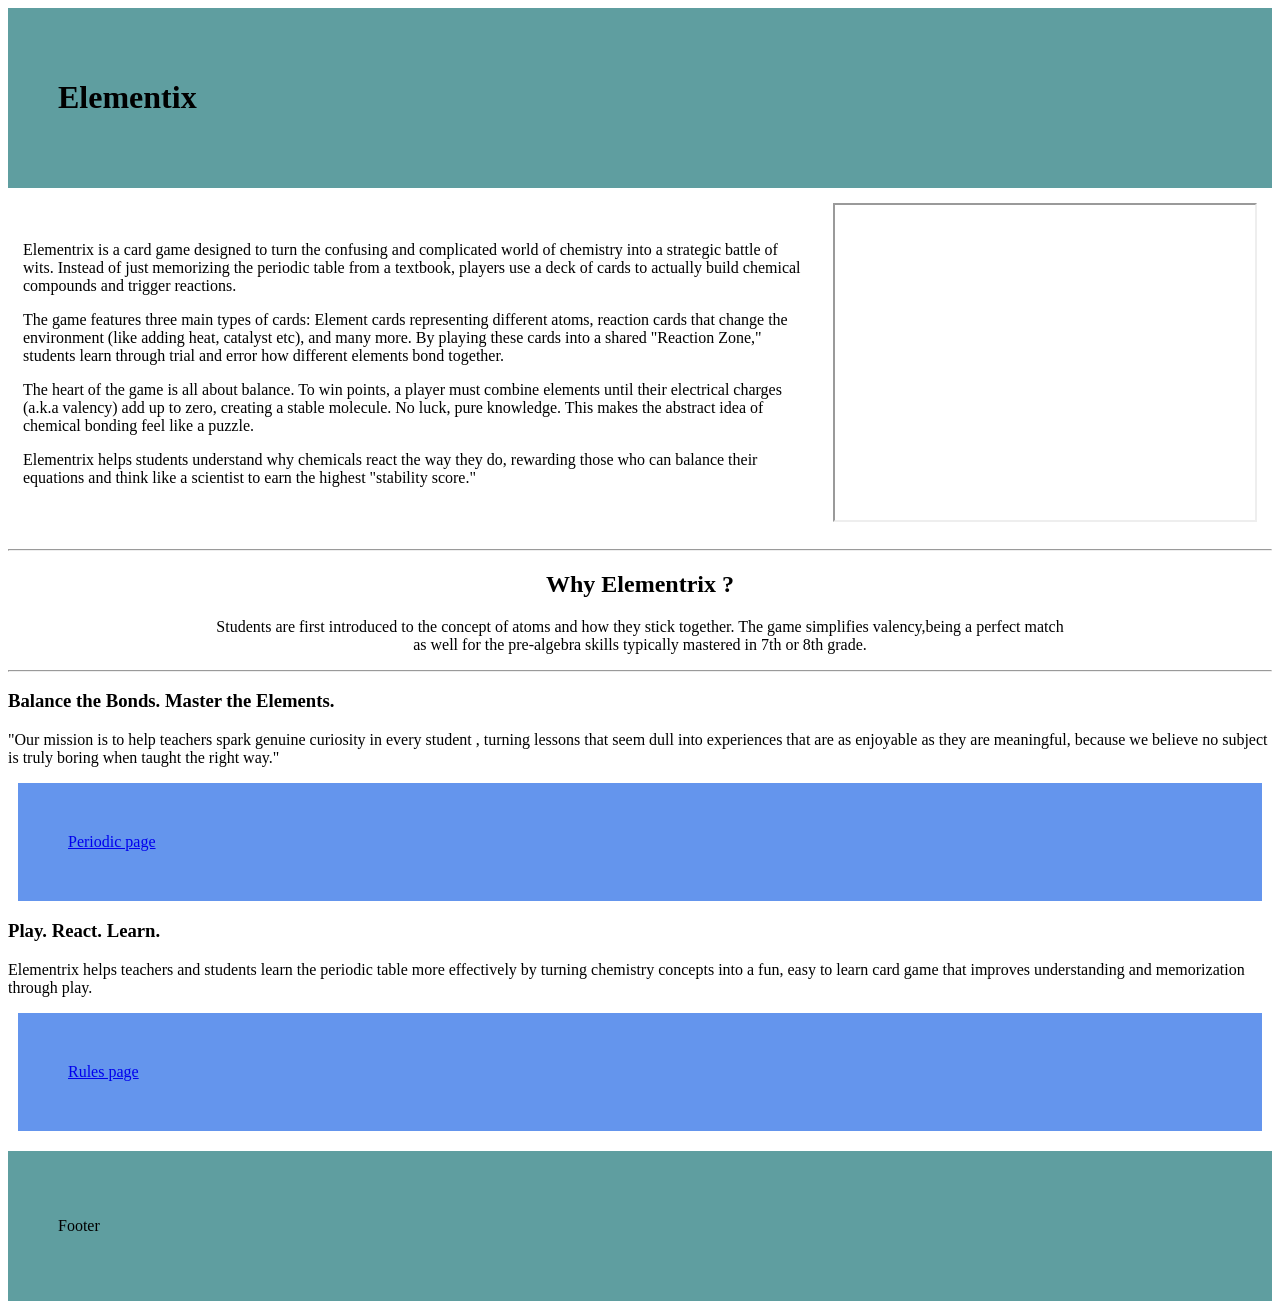
==== index.html @ fb00b06a "Basic Structure" ====
<!doctype html>
<html lang="en">
    <head>
        <meta charset="UTF-8" />
        <title>Elementrix</title>
        <link rel="stylesheet" href="index.css" />
    </head>
    <body>
        <header>
            <h1>Elementix</h1>
        </header>

        <!-- Presentation -->

        <div class="first">
            <section class="Text">
                <p>
                    Elementrix is a card game designed to turn the confusing and complicated world of chemistry into a
                    strategic battle of wits. Instead of just memorizing the periodic table from a textbook, players use
                    a deck of cards to actually build chemical compounds and trigger reactions.
                </p>

                <p>
                    The game features three main types of cards: Element cards representing different atoms, reaction
                    cards that change the environment (like adding heat, catalyst etc), and many more. By playing these
                    cards into a shared "Reaction Zone," students learn through trial and error how different elements
                    bond together.
                </p>

                <p>
                    The heart of the game is all about balance. To win points, a player must combine elements until
                    their electrical charges (a.k.a valency) add up to zero, creating a stable molecule. No luck, pure
                    knowledge. This makes the abstract idea of chemical bonding feel like a puzzle.
                </p>

                <p>
                    Elementrix helps students understand why chemicals react the way they do, rewarding those who can
                    balance their equations and think like a scientist to earn the highest "stability score."
                </p>
            </section>

            <section class="video">
                <iframe
                    title="demo presentation"
                    width="420"
                    height="315"
                    src="https://www.youtube.com/embed/AjWfY7SnMBI?playlist=AjWfY7SnMBI&loop=1&autoplay=1&mute=1">
                </iframe>
            </section>
        </div>

        <hr />

        <div class="second">
            <h2>Why Elementrix ?</h2>

            <p>
                Students are first introduced to the concept of atoms and how they stick together. The game simplifies
                valency,being a perfect match as well for the pre-algebra skills typically mastered in 7th or 8th grade.
            </p>
        </div>

        <hr />

        <h3>Balance the Bonds. Master the Elements.</h3>

        <!-- mission statement -->
        <p>
            "Our mission is to help teachers spark genuine curiosity in every student , turning lessons that seem dull
            into experiences that are as enjoyable as they are meaningful, because we believe no subject is truly boring
            when taught the right way."
        </p>

        <!-- Periodic page link -->

        <section class="link">
            <a href="Perdiodic_page.html">Periodic page</a>
        </section>

        <h3>Play. React. Learn.</h3>

        <!-- value proposition -->

        <p>
            Elementrix helps teachers and students learn the periodic table more effectively by turning chemistry
            concepts into a fun, easy to learn card game that improves understanding and memorization through play.
        </p>

        <!-- Rules page link -->
        <section class="link">
            <a
                href="https://raw.githubusercontent.com/saad-radouane/rules/91dd9d0f0ce6cebc691850deb32a2edc5c97f079/FINAL_RULE_MANUAL%20(10).docx"
                download>
                Rules page
            </a>
        </section>

        <!-- link to social media post -->

        <footer>
            <p>Footer</p>
        </footer>
    </body>
</html>
---- index.css ----
header,
footer {
    padding: 50px;
    background-color: cadetblue;
}

footer {
    margin-top: 20px;
}

.link {
    padding: 50px;
    background-color: cornflowerblue;
    margin: 10px;
}

.first {
    display: flex;
    justify-content: center;
    flex-direction: row;
    align-content: center;
    align-items: center;
}

.first section {
    margin: 15px;
}

.second {
    text-align: center;
    margin-left: 200px;
    margin-right: 200px;
}
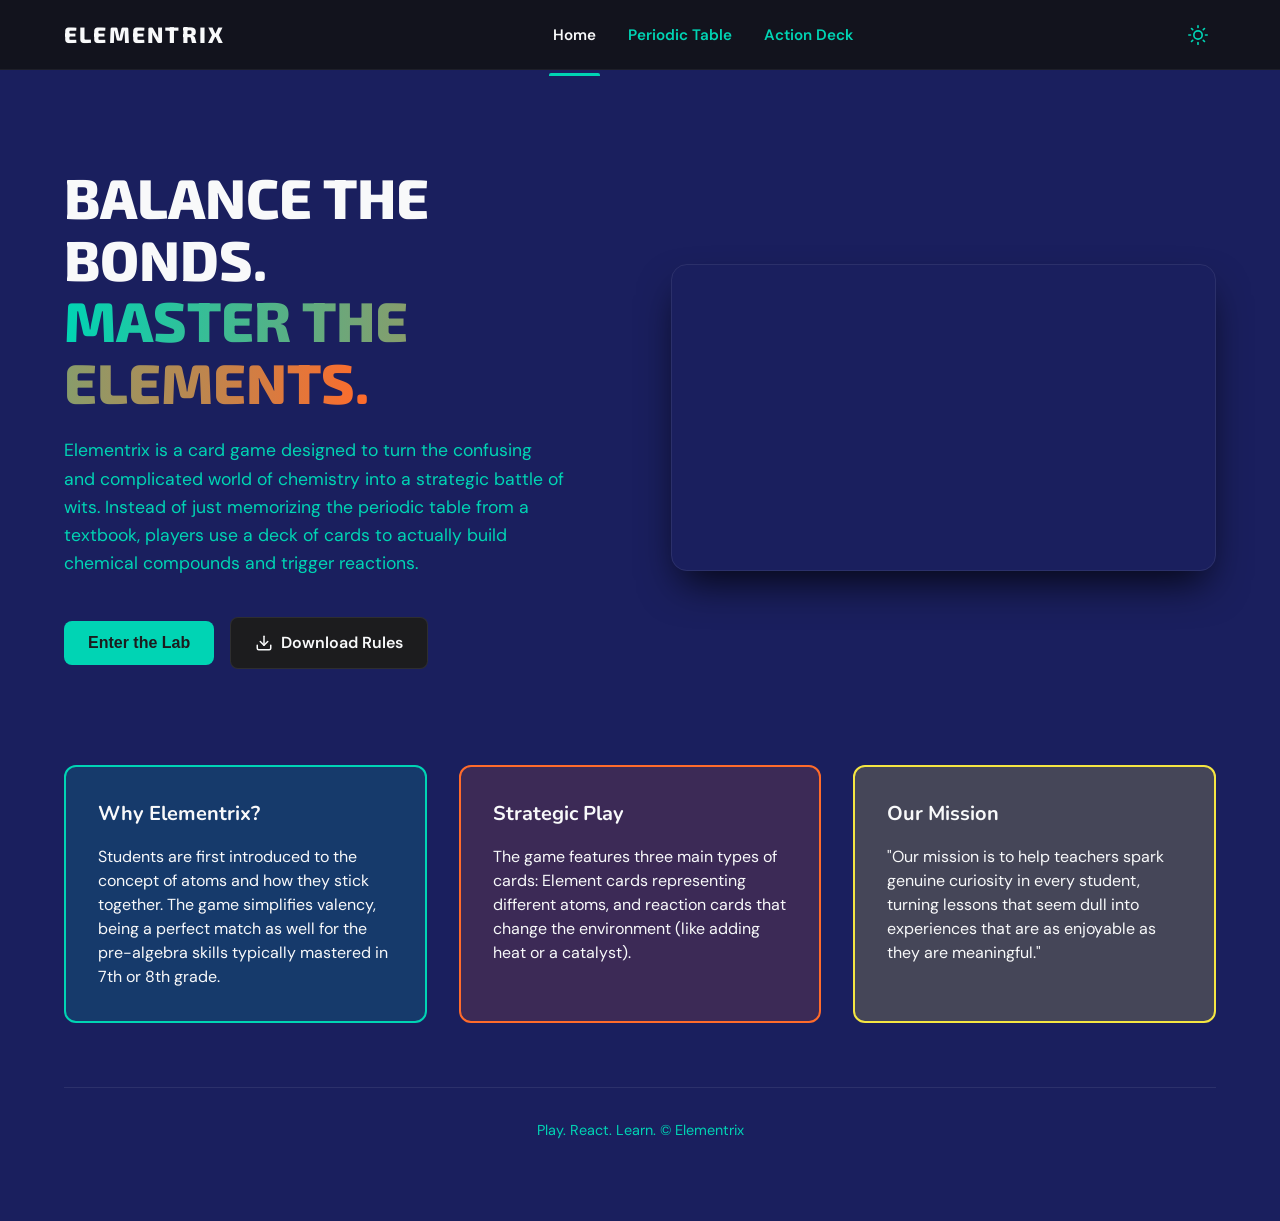
==== commit 53025caf: "website pages and styling" ====
--- a/index.html
+++ b/index.html
@@ -1,104 +1,196 @@
-<!doctype html>
-<html lang="en">
-    <head>
-        <meta charset="UTF-8" />
-        <title>Elementrix</title>
-        <link rel="stylesheet" href="index.css" />
-    </head>
-    <body>
-        <header>
-            <h1>Elementix</h1>
-        </header>
+<!DOCTYPE html>
+<html lang="en" data-theme="dark">
+<head>
+    <meta charset="UTF-8">
+    <meta name="viewport" content="width=device-width, initial-scale=1.0">
+    <title>Elementrix Companion</title>
+    <link href="https://fonts.googleapis.com/css2?family=DM+Sans:wght@400;500;600;700&family=Exo+2:wght@700;800&family=Nunito:wght@600;700;800&display=swap" rel="stylesheet">
+    <link rel="stylesheet" href="styles.css">
+</head>
+<body>
 
-        <!-- Presentation -->
+    <!-- GLOBAL NAVBAR -->
+    <nav id="main-nav" class="global-navbar">
+        <div class="nav-content">
+            <div class="logo">
+                <h1>ELEMENTRIX</h1>
+            </div>
+            
+            <div class="nav-links">
+                <!-- Using hash routing for tabs -->
+                <button class="nav-tab active-tab" data-target="view-home">Home</button>
+                <button class="nav-tab" data-target="view-table">Periodic Table</button>
+                <button class="nav-tab" data-target="view-deck">Action Deck</button>
+            </div>
 
-        <div class="first">
-            <section class="Text">
-                <p>
-                    Elementrix is a card game designed to turn the confusing and complicated world of chemistry into a
-                    strategic battle of wits. Instead of just memorizing the periodic table from a textbook, players use
-                    a deck of cards to actually build chemical compounds and trigger reactions.
-                </p>
+            <button class="btn-theme-toggle" id="theme-toggle" aria-label="Toggle Theme">
+                <svg class="icon-sun" xmlns="http://www.w3.org/2000/svg" width="20" height="20" viewBox="0 0 24 24" fill="none" stroke="currentColor" stroke-width="2" stroke-linecap="round" stroke-linejoin="round" style="display:none;"><circle cx="12" cy="12" r="5"/><path d="M12 1v2M12 21v2M4.22 4.22l1.42 1.42M18.36 18.36l1.42 1.42M1 12h2M21 12h2M4.22 19.78l1.42-1.42M18.36 5.64l1.42-1.42"/></svg>
+                <svg class="icon-moon" xmlns="http://www.w3.org/2000/svg" width="20" height="20" viewBox="0 0 24 24" fill="none" stroke="currentColor" stroke-width="2" stroke-linecap="round" stroke-linejoin="round"><path d="M21 12.79A9 9 0 1 1 11.21 3 7 7 0 0 0 21 12.79z"/></svg>
+            </button>
+        </div>
+    </nav>
 
-                <p>
-                    The game features three main types of cards: Element cards representing different atoms, reaction
-                    cards that change the environment (like adding heat, catalyst etc), and many more. By playing these
-                    cards into a shared "Reaction Zone," students learn through trial and error how different elements
-                    bond together.
-                </p>
+    <!-- CONTENT WRAPPER -->
+    <main id="app-content">
 
-                <p>
-                    The heart of the game is all about balance. To win points, a player must combine elements until
-                    their electrical charges (a.k.a valency) add up to zero, creating a stable molecule. No luck, pure
-                    knowledge. This makes the abstract idea of chemical bonding feel like a puzzle.
-                </p>
+        <!-- VIEW 0: HOME -->
+        <section id="view-home" class="view-panel active-panel">
+            <div class="home-hero">
+                <div class="hero-content">
+                    <h2 class="hero-title">Balance the Bonds.<br/><span class="text-gradient">Master the Elements.</span></h2>
+                    <p class="hero-desc">
+                        Elementrix is a card game designed to turn the confusing and complicated world of chemistry into a
+                        strategic battle of wits. Instead of just memorizing the periodic table from a textbook, players use
+                        a deck of cards to actually build chemical compounds and trigger reactions.
+                    </p>
+                    <div class="hero-actions">
+                        <button class="btn-primary" onclick="document.querySelector('[data-target=\'view-table\']').click()">Enter the Lab</button>
+                        <a class="btn-secondary" href="https://raw.githubusercontent.com/saad-radouane/rules/91dd9d0f0ce6cebc691850deb32a2edc5c97f079/FINAL_RULE_MANUAL%20(10).docx" download>
+                            <svg width="18" height="18" viewBox="0 0 24 24" fill="none" stroke="currentColor" stroke-width="2" stroke-linecap="round" stroke-linejoin="round"><path d="M21 15v4a2 2 0 0 1-2 2H5a2 2 0 0 1-2-2v-4"></path><polyline points="7 10 12 15 17 10"></polyline><line x1="12" y1="15" x2="12" y2="3"></line></svg>
+                            Download Rules
+                        </a>
+                    </div>
+                </div>
+                <div class="hero-video-wrapper">
+                    <iframe
+                        class="hero-video"
+                        title="demo presentation"
+                        src="https://www.youtube.com/embed/AjWfY7SnMBI?playlist=AjWfY7SnMBI&loop=1&autoplay=1&mute=1">
+                    </iframe>
+                </div>
+            </div>
 
-                <p>
-                    Elementrix helps students understand why chemicals react the way they do, rewarding those who can
-                    balance their equations and think like a scientist to earn the highest "stability score."
-                </p>
-            </section>
-
-            <section class="video">
-                <iframe
-                    title="demo presentation"
-                    width="420"
-                    height="315"
-                    src="https://www.youtube.com/embed/AjWfY7SnMBI?playlist=AjWfY7SnMBI&loop=1&autoplay=1&mute=1">
-                </iframe>
-            </section>
-        </div>
-
-        <hr />
-
-        <div class="second">
-            <h2>Why Elementrix ?</h2>
-
-            <p>
-                Students are first introduced to the concept of atoms and how they stick together. The game simplifies
-                valency,being a perfect match as well for the pre-algebra skills typically mastered in 7th or 8th grade.
-            </p>
-        </div>
-
-        <hr />
-
-        <h3>Balance the Bonds. Master the Elements.</h3>
-
-        <!-- mission statement -->
-        <p>
-            "Our mission is to help teachers spark genuine curiosity in every student , turning lessons that seem dull
-            into experiences that are as enjoyable as they are meaningful, because we believe no subject is truly boring
-            when taught the right way."
-        </p>
-
-        <!-- Periodic page link -->
-
-        <section class="link">
-            <a href="Perdiodic_page.html">Periodic page</a>
+            <div class="info-grid">
+                <div class="info-card">
+                    <h3>Why Elementrix?</h3>
+                    <p>Students are first introduced to the concept of atoms and how they stick together. The game simplifies valency, being a perfect match as well for the pre-algebra skills typically mastered in 7th or 8th grade.</p>
+                </div>
+                <div class="info-card">
+                    <h3>Strategic Play</h3>
+                    <p>The game features three main types of cards: Element cards representing different atoms, and reaction cards that change the environment (like adding heat or a catalyst).</p>
+                </div>
+                <div class="info-card">
+                    <h3>Our Mission</h3>
+                    <p>"Our mission is to help teachers spark genuine curiosity in every student, turning lessons that seem dull into experiences that are as enjoyable as they are meaningful."</p>
+                </div>
+            </div>
+        </section>
+        
+        <!-- VIEW 1: Periodic Table -->
+        <section id="view-table" class="view-panel">
+            <div class="deck-header">
+                <div>
+                    <h2 class="view-title">PERIODIC TABLE</h2>
+                    <p class="view-subtitle">Select an element to view its properties.</p>
+                </div>
+            </div>
+            <div class="periodic-grid-container">
+                <div id="periodic-table" class="periodic-table">
+                    <!-- Javascript will render grid here -->
+                </div>
+            </div>
         </section>
 
-        <h3>Play. React. Learn.</h3>
-
-        <!-- value proposition -->
-
-        <p>
-            Elementrix helps teachers and students learn the periodic table more effectively by turning chemistry
-            concepts into a fun, easy to learn card game that improves understanding and memorization through play.
-        </p>
-
-        <!-- Rules page link -->
-        <section class="link">
-            <a
-                href="https://raw.githubusercontent.com/saad-radouane/rules/91dd9d0f0ce6cebc691850deb32a2edc5c97f079/FINAL_RULE_MANUAL%20(10).docx"
-                download>
-                Rules page
-            </a>
+        <!-- VIEW 2: Action Deck -->
+        <section id="view-deck" class="view-panel">
+            <div class="deck-header">
+                <div>
+                    <h2 class="view-title">THE LABORATORY DECK</h2>
+                    <p class="view-subtitle">Tactical tools, modifiers, and absolute sabotage.</p>
+                </div>
+                <div class="deck-controls">
+                    <div class="search-bar">
+                        <svg width="20" height="20" viewBox="0 0 24 24" fill="none" stroke="currentColor" stroke-width="2"><circle cx="11" cy="11" r="8"></circle><line x1="21" y1="21" x2="16.65" y2="16.65"></line></svg>
+                        <input type="text" id="action-search" placeholder="Search cards..." />
+                    </div>
+                    <div class="filter-group" id="deck-filters">
+                        <button class="filter-btn active" data-filter="all">All</button>
+                        <button class="filter-btn" data-filter="action">Actions</button>
+                        <button class="filter-btn" data-filter="noble-gas">Reactions</button>
+                        <button class="filter-btn" data-filter="condition">Conditions</button>
+                    </div>
+                </div>
+            </div>
+            
+            <div id="action-cards" class="action-cards-grid">
+                <!-- Action Cards injected here via JS -->
+            </div>
+            
+            <!-- Empty state if search fails -->
+            <div id="deck-empty-state" class="empty-state hidden">
+                <p>No laboratory equipment matches your parameters.</p>
+            </div>
         </section>
 
-        <!-- link to social media post -->
+        <footer class="home-footer">
+            <p>Play. React. Learn. &copy; Elementrix</p>
+        </footer>
+    </main>
 
-        <footer>
-            <p>Footer</p>
-        </footer>
-    </body>
+    <!-- DETAIL OVERLAY -->
+    <div id="detail-overlay" class="overlay-container hidden" data-group="fallback">
+        <div class="identity-card">
+            <!-- Header Section -->
+            <header class="identity-block">
+                <button class="btn-close" id="btn-close-overlay" aria-label="Close">
+                    <svg width="24" height="24" viewBox="0 0 24 24" fill="none" stroke="currentColor" stroke-width="2.5" stroke-linecap="round" stroke-linejoin="round">
+                        <line x1="18" y1="6" x2="6" y2="18"></line>
+                        <line x1="6" y1="6" x2="18" y2="18"></line>
+                    </svg>
+                </button>
+                <div class="element-info">
+                    <div class="element-symbol" id="detail-symbol">--</div>
+                    <div class="element-name" id="detail-name">Loading...</div>
+                </div>
+                <div class="atomic-number-wrapper">
+                    <div class="atomic-number-glow">
+                        <span class="atomic-number" id="detail-valency">--</span>
+                    </div>
+                </div>
+            </header>
+
+            <div class="scroll-content">
+                <section class="media-box-wrapper" aria-label="Media View">
+                    <div class="media-box">
+                        <img id="detail-image" src="" alt="Element Image" loading="lazy" />
+                    </div>
+                </section>
+
+                <div class="blocks-wrapper">
+                    <section class="desc-block desc-why" id="block-explanation">
+                        <h3 class="block-title">The Chemistry</h3>
+                        <p id="detail-explanation">Explanation loads here.</p>
+                    </section>
+
+                    <section class="desc-block desc-how" id="block-actions">
+                        <h3 class="block-title" id="action-title">The Effect</h3>
+                        <div class="highlight-box">
+                            <p id="detail-actions">Actions load here.</p>
+                        </div>
+                    </section>
+
+                    <section class="desc-block desc-fun" id="block-fun">
+                        <div class="fun-fact">
+                            <div class="icon-bulb-wrapper">
+                                <svg class="icon-bulb" xmlns="http://www.w3.org/2000/svg" viewBox="0 0 24 24" fill="none" stroke="currentColor" stroke-width="2" stroke-linecap="round" stroke-linejoin="round">
+                                    <path d="M14 22h-4"></path>
+                                    <path d="M15 18h-6"></path>
+                                    <path d="M9 14.5a3.5 3.5 0 0 1-3.5-3.5v-.5a3.5 3.5 0 0 1 7 0v.5a3.5 3.5 0 0 1 3.5 3.5v.5"></path>
+                                    <path d="M16 11V7a4 4 0 0 0-8 0v4"></path>
+                                </svg>
+                            </div>
+                            <div class="fact-content">
+                                <strong>Did You Know?</strong>
+                                <ul id="detail-funfacts" class="funfact-list"></ul>
+                            </div>
+                        </div>
+                    </section>
+                </div>
+            </div>
+        </div>
+    </div>
+
+    <!-- Script loading -->
+    <script src="script.js"></script>
+</body>
 </html>
--- a/styles.css
+++ b/styles.css
@@ -0,0 +1,924 @@
+/* ===== Visual Identity & Performance Configuration ===== */
+:root {
+    /* Theme: Light Tech Aesthetic */
+    --bg-dark: #F8F9FA; 
+    --card-bg: #FFFFFF;
+    --text-primary: #1C1C1E;
+    --text-secondary: #1A1F5E;
+    
+    /* Interactive Elements */
+    --card-border: rgba(0, 0, 0, 0.08);
+    --card-border-hover: rgba(0, 0, 0, 0.15);
+    
+    /* Element Group Colors */
+    --alkali-metal: #FF4500;
+    --alkaline-earth: #FFA500;
+    --transition-metal: #00D4B4;
+    --post-transition: #00FF88;
+    --metalloid: #FFD700;
+    --nonmetal: #b336ff;
+    --halogen: #ff0055;
+    --noble-gas: #0088ff;
+    --action-card: #FF6B2B;
+    --condition-card: #F5E642;
+    --fallback: #888888;
+
+    /* Dynamic Base */
+    --accent-color: var(--fallback);
+    
+    /* Effects */
+    --glow-spread: 16px;
+    --glow-opacity: 0.5;
+    --shadow-deep: 0 10px 30px -10px rgba(0,0,0,0.1);
+    
+    /* Component Specific (Light) */
+    --header-bg: rgba(255, 255, 255, 0.85);
+    --header-border: rgba(0, 0, 0, 0.05);
+    --atomic-bg: rgba(0, 0, 0, 0.03);
+    --overlay-bg: rgba(240, 244, 248, 0.6);
+}
+
+[data-theme="dark"] {
+    --bg-dark: #1A1F5E;
+    --card-bg: #1C1C1E;
+    --text-primary: #F8F9FA;
+    --text-secondary: #00D4B4;
+    --card-border: rgba(255, 255, 255, 0.08);
+    --card-border-hover: rgba(255, 255, 255, 0.15);
+    
+    --glow-spread: 16px;
+    --glow-opacity: 0.35;
+    --shadow-deep: 0 20px 40px -10px rgba(0,0,0,0.8);
+
+    /* Component Specific (Dark) */
+    --header-bg: rgba(18, 18, 18, 0.85);
+    --header-border: rgba(255, 255, 255, 0.05);
+    --atomic-bg: rgba(255, 255, 255, 0.03);
+    --overlay-bg: rgba(18, 18, 18, 0.6);
+}
+
+/* Dynamic Color Mapping */
+[data-group="alkali-metal"]   { --accent-color: var(--alkali-metal); }
+[data-group="alkaline-earth"] { --accent-color: var(--alkaline-earth); }
+[data-group="transition-metal"] { --accent-color: var(--transition-metal); }
+[data-group="post-transition"]{ --accent-color: var(--post-transition); }
+[data-group="metalloid"]      { --accent-color: var(--metalloid); }
+[data-group="noble-gas"]      { --accent-color: var(--noble-gas); }
+[data-group="nonmetal"]       { --accent-color: var(--nonmetal); }
+[data-group="halogen"]        { --accent-color: var(--halogen); }
+[data-group="action"]         { --accent-color: var(--action-card); }
+[data-group="condition"]      { --accent-color: var(--condition-card); }
+
+/* Global Reset */
+::selection {
+    background-color: var(--transition-metal);
+    color: #1C1C1E;
+}
+
+*, *::before, *::after {
+    box-sizing: border-box;
+    margin: 0;
+    padding: 0;
+    -webkit-tap-highlight-color: transparent;
+}
+
+body {
+    background-color: var(--bg-dark);
+    color: var(--text-primary);
+    font-family: 'DM Sans', system-ui, -apple-system, sans-serif;
+    line-height: 1.5;
+    overflow-x: hidden;
+    min-height: 100vh;
+}
+
+h1, h2, h3, h4, h5, h6, .card-title, .block-title, .info-card h3 {
+    font-family: 'Nunito', sans-serif;
+}
+
+/* Smooth Theme Transitions */
+body, .global-navbar, .identity-block, .card-bg, .periodic-tile,
+.atomic-number-glow, .interaction-card, .fun-fact, .media-box, .info-card {
+    transition: background-color 0.4s ease, color 0.4s ease, border-color 0.4s ease, box-shadow 0.4s ease;
+}
+
+/* ===== GLOBAL NAVBAR ===== */
+.global-navbar {
+    position: fixed;
+    top: 0;
+    left: 0;
+    width: 100%;
+    height: 70px;
+    background: var(--header-bg);
+    backdrop-filter: blur(12px);
+    -webkit-backdrop-filter: blur(12px);
+    border-bottom: 1px solid var(--header-border);
+    z-index: 100;
+}
+
+.nav-content {
+    max-width: 1200px;
+    height: 100%;
+    margin: 0 auto;
+    padding: 0 1.5rem;
+    display: flex;
+    justify-content: space-between;
+    align-items: center;
+}
+
+.logo {
+    display: flex;
+    align-items: center;
+    gap: 0.5rem;
+}
+
+.logo h1 {
+    font-family: 'Exo 2', sans-serif;
+    text-transform: uppercase;
+    font-weight: 800;
+    font-size: 1.4rem;
+    letter-spacing: 0.1em;
+    color: var(--text-primary);
+}
+
+.version-tag {
+    font-size: 0.6rem;
+    font-weight: 700;
+    background: var(--transition-metal);
+    color: #000;
+    padding: 0.1rem 0.4rem;
+    border-radius: 4px;
+}
+
+/* Nav Links Container */
+.nav-links {
+    display: flex;
+    gap: 1.5rem;
+}
+
+.nav-tab {
+    background: transparent;
+    border: none;
+    color: var(--text-secondary);
+    font-family: 'DM Sans', sans-serif;
+    font-weight: 600;
+    font-size: 0.95rem;
+    cursor: pointer;
+    padding: 0.5rem 0.25rem;
+    position: relative;
+    transition: color 0.3s ease;
+}
+
+.nav-tab:hover {
+    color: var(--text-primary);
+}
+
+.nav-tab.active-tab {
+    color: var(--text-primary);
+}
+
+.nav-tab.active-tab::after {
+    content: '';
+    position: absolute;
+    bottom: -23px; /* aligns roughly with navbar border */
+    left: 0;
+    width: 100%;
+    height: 3px;
+    background: var(--transition-metal);
+    border-radius: 2px 2px 0 0;
+}
+
+.btn-theme-toggle {
+    background: none;
+    border: none;
+    color: var(--text-secondary);
+    cursor: pointer;
+    padding: 0.5rem;
+    transition: color 0.4s ease, transform 0.2s ease;
+}
+.btn-theme-toggle:hover {
+    color: var(--text-primary);
+    transform: scale(1.1);
+}
+
+/* ===== APP CONTENT WRAPPER ===== */
+#app-content {
+    width: 100%;
+    max-width: 1200px;
+    margin: 70px auto 3rem; /* Accounts for navbar */
+    padding: 0 1.5rem;
+}
+
+/* Panel Switch Logic */
+.view-panel {
+    display: none;
+    animation: fadeIn 0.4s ease forwards;
+}
+
+.view-panel.active-panel {
+    display: block;
+}
+
+@keyframes fadeIn {
+    from { opacity: 0; transform: translateY(10px); }
+    to { opacity: 1; transform: translateY(0); }
+}
+
+/* Optional hidden class */
+.hidden { display: none !important; }
+
+
+/* ===== VIEW 0: HOME / LANDING PAGE ===== */
+.home-hero {
+    display: flex;
+    align-items: center;
+    justify-content: space-between;
+    gap: 4rem;
+    padding: 6rem 0;
+}
+
+.hero-content {
+    flex: 1;
+}
+
+.hero-title {
+    font-family: 'Exo 2', sans-serif;
+    text-transform: uppercase;
+    font-size: 3.5rem;
+    line-height: 1.1;
+    font-weight: 800;
+    margin-bottom: 1.5rem;
+    color: var(--text-primary);
+}
+
+.text-gradient {
+    background: linear-gradient(90deg, var(--transition-metal), var(--action-card));
+    -webkit-background-clip: text;
+    -webkit-text-fill-color: transparent;
+}
+
+.hero-desc {
+    font-size: 1.1rem;
+    color: var(--text-secondary);
+    line-height: 1.6;
+    margin-bottom: 2.5rem;
+    max-width: 500px;
+}
+
+.hero-actions {
+    display: flex;
+    gap: 1rem;
+    align-items: center;
+}
+
+.btn-primary {
+    background: var(--transition-metal);
+    color: #1C1C1E;
+    padding: 0.8rem 1.5rem;
+    border-radius: 8px;
+    font-weight: 700;
+    font-size: 1rem;
+    border: none;
+    cursor: pointer;
+    transition: transform 0.2s ease;
+}
+.btn-primary:hover {
+    transform: translateY(-2px);
+    box-shadow: 0 8px 15px rgba(0,0,0,0.1);
+}
+
+.btn-secondary {
+    display: flex;
+    align-items: center;
+    gap: 0.5rem;
+    background: var(--card-bg);
+    color: var(--text-primary);
+    padding: 0.8rem 1.5rem;
+    border-radius: 8px;
+    font-weight: 600;
+    font-size: 1rem;
+    text-decoration: none;
+    border: 1px solid var(--card-border);
+    transition: background 0.2s;
+}
+.btn-secondary:hover {
+    background: var(--action-card);
+    color: #1C1C1E;
+    border-color: var(--action-card);
+}
+
+.hero-video-wrapper {
+    flex: 1;
+    width: 100%;
+    aspect-ratio: 16/9;
+    border-radius: 16px;
+    overflow: hidden;
+    position: relative;
+    box-shadow: var(--shadow-deep);
+    border: 1px solid var(--card-border);
+}
+
+.hero-video {
+    position: absolute;
+    top: 0; left: 0; width: 100%; height: 100%;
+    border: none;
+}
+
+.info-grid {
+    display: grid;
+    grid-template-columns: repeat(auto-fit, minmax(300px, 1fr));
+    gap: 2rem;
+    margin-bottom: 4rem;
+}
+
+.info-card {
+    background: var(--card-bg);
+    border-radius: 12px;
+    padding: 2rem;
+    border: 1px solid var(--card-border);
+}
+.icon-orb {
+    width: 48px;
+    height: 48px;
+    border-radius: 50%;
+    background: rgba(var(--transition-metal), 0.1);
+    color: var(--transition-metal);
+    display: flex;
+    align-items: center;
+    justify-content: center;
+    font-size: 1.5rem;
+    margin-bottom: 1rem;
+}
+
+.info-card h3 {
+    font-size: 1.25rem;
+    margin-bottom: 1rem;
+    color: var(--text-primary);
+}
+.info-card:nth-child(1) { background: color-mix(in srgb, var(--transition-metal) 15%, transparent); border-color: var(--transition-metal); border-width: 2px; }
+.info-card:nth-child(1) h3, .info-card:nth-child(1) p { color: var(--text-primary); }
+.info-card:nth-child(2) { background: color-mix(in srgb, var(--action-card) 15%, transparent); border-color: var(--action-card); border-width: 2px; }
+.info-card:nth-child(2) h3, .info-card:nth-child(2) p { color: var(--text-primary); }
+.info-card:nth-child(3) { background: color-mix(in srgb, var(--condition-card) 20%, transparent); border-color: var(--condition-card); border-width: 2px; }
+.info-card:nth-child(3) h3, .info-card:nth-child(3) p { color: var(--text-primary); }
+
+.home-footer {
+    text-align: center;
+    padding: 2rem 0;
+    border-top: 1px solid var(--card-border);
+    color: var(--text-secondary);
+    font-size: 0.9rem;
+}
+
+
+/* ===== VIEW 1: Periodic Grid ===== */
+.periodic-grid-container {
+    width: 100%;
+    overflow-x: auto;
+    padding-bottom: 1rem;
+    padding-top: 1rem;
+}
+
+.periodic-table {
+    display: grid;
+    grid-template-columns: repeat(18, minmax(45px, 1fr));
+    gap: 0.4rem;
+    min-width: 900px; 
+}
+
+.periodic-tile {
+    position: relative;
+    aspect-ratio: 1;
+    background: var(--card-bg);
+    border: 1px solid var(--card-border);
+    border-radius: 8px;
+    display: flex;
+    flex-direction: column;
+    align-items: center;
+    justify-content: center;
+    cursor: pointer;
+    transition: all 0.2s ease;
+}
+
+.periodic-tile .tile-number {
+    position: absolute;
+    top: 4px;
+    left: 4px;
+    font-size: 0.55rem;
+    color: var(--text-secondary);
+    font-weight: 600;
+}
+
+.periodic-tile .tile-symbol {
+    font-size: 1.2rem;
+    font-weight: 700;
+    color: var(--accent-color, var(--text-primary));
+}
+
+.periodic-tile .tile-name {
+    font-size: 0.5rem;
+    text-transform: uppercase;
+    color: var(--text-secondary);
+    opacity: 0.8;
+}
+
+.periodic-tile.active-element {
+    border-color: var(--accent-color);
+    box-shadow: 0 0 calc(var(--glow-spread)*0.4) rgba(var(--accent-color), 0.2);
+}
+
+.periodic-tile.active-element:hover {
+    transform: translateY(-2px) scale(1.05);
+    box-shadow: 0 4px 12px rgba(var(--accent-color), 0.4);
+    z-index: 10;
+}
+
+.periodic-tile.inactive-element {
+    filter: grayscale(100%);
+    opacity: 0.35;
+    pointer-events: none;
+}
+
+/* ===== VIEW 2: Action Deck ===== */
+.deck-header {
+    display: flex;
+    justify-content: space-between;
+    align-items: flex-end;
+    margin-top: 3rem;
+    margin-bottom: 2rem;
+    flex-wrap: wrap;
+    gap: 1rem;
+}
+
+.view-title {
+    font-family: 'Exo 2', sans-serif;
+    text-transform: uppercase;
+    font-weight: 800;
+    font-size: 2.5rem;
+    color: var(--text-primary);
+}
+.view-subtitle {
+    color: var(--text-secondary);
+    font-size: 1.1rem;
+}
+
+/* Filter & Search */
+.deck-controls {
+    display: flex;
+    flex-direction: column;
+    gap: 1rem;
+}
+
+.search-bar {
+    display: flex;
+    align-items: center;
+    background: var(--card-bg);
+    border: 1px solid var(--card-border);
+    border-radius: 8px;
+    padding: 0.5rem 1rem;
+    gap: 0.5rem;
+}
+
+.search-bar svg {
+    color: var(--text-secondary);
+}
+
+.search-bar input {
+    border: none;
+    background: none;
+    outline: none;
+    color: var(--text-primary);
+    font-size: 0.95rem;
+    width: 200px;
+}
+
+.filter-group {
+    display: flex;
+    gap: 0.5rem;
+}
+
+.filter-btn {
+    background: var(--card-bg);
+    border: 1px solid var(--card-border);
+    color: var(--text-secondary);
+    padding: 0.4rem 0.8rem;
+    border-radius: 20px;
+    font-size: 0.8rem;
+    font-weight: 600;
+    cursor: pointer;
+    transition: all 0.2s ease;
+}
+
+.filter-btn:hover {
+    background: rgba(0, 0, 0, 0.05);
+}
+
+[data-theme="dark"] .filter-btn:hover {
+    background: rgba(255, 255, 255, 0.1);
+}
+
+.filter-btn.active {
+    background: var(--text-primary);
+    color: var(--bg-dark);
+    border-color: var(--text-primary);
+}
+
+.action-cards-grid {
+    display: grid;
+    grid-template-columns: repeat(auto-fill, minmax(280px, 1fr));
+    gap: 1.5rem;
+}
+
+.empty-state {
+    text-align: center;
+    padding: 4rem 2rem;
+    color: var(--text-secondary);
+    font-size: 1.1rem;
+    background: var(--card-bg);
+    border: 1px dashed var(--card-border);
+    border-radius: 12px;
+}
+
+/* Action Deck Card Styling */
+.interaction-card {
+    background: var(--card-bg);
+    border-radius: 12px;
+    border: 1px solid var(--card-border);
+    overflow: hidden;
+    position: relative;
+    cursor: pointer;
+    transition: border-color 0.4s ease, transform 0.2s ease, box-shadow 0.4s ease;
+}
+
+.interaction-card.hidden {
+    display: none;
+}
+
+.interaction-card:hover {
+    border-color: var(--accent-color);
+    transform: translateY(-4px);
+    box-shadow: 0 10px 20px rgba(0,0,0,0.1);
+}
+
+.interaction-card::before {
+    content: '';
+    position: absolute;
+    left: 0;
+    top: 0;
+    bottom: 0;
+    width: 4px;
+    background: var(--accent-color);
+}
+
+.interaction-card .card-header {
+    padding: 1.25rem 1.25rem 0.5rem;
+}
+
+.interaction-card .card-type-badge {
+    font-size: 0.65rem;
+    text-transform: uppercase;
+    letter-spacing: 0.1em;
+    font-weight: 800;
+    background-color: var(--accent-color);
+    color: #1C1C1E;
+    padding: 0.2rem 0.5rem;
+    border-radius: 4px;
+    display: inline-block;
+}
+
+.interaction-card .card-title {
+    font-size: 1.2rem;
+    font-weight: 700;
+    color: var(--text-primary);
+    margin-top: 0.25rem;
+}
+
+.interaction-card .card-body {
+    padding: 0 1.25rem 1.25rem;
+}
+
+.interaction-card .card-body p {
+    font-size: 0.9rem;
+    color: var(--text-secondary);
+    line-height: 1.5;
+    /* Limit to 3 lines for clean grid */
+    display: -webkit-box;
+    -webkit-line-clamp: 3;
+    -webkit-box-orient: vertical;
+    overflow: hidden;
+}
+
+/* ===== OVERLAY (The Detail Popup) ===== */
+.overlay-container {
+    position: fixed;
+    top: 0;
+    left: 0;
+    width: 100vw;
+    height: 100vh;
+    background: var(--overlay-bg);
+    backdrop-filter: blur(8px);
+    -webkit-backdrop-filter: blur(8px);
+    z-index: 999;
+    
+    display: flex;
+    justify-content: center;
+    align-items: center;
+    padding: 1.5rem;
+}
+
+.identity-card {
+    background: var(--bg-dark);
+    width: 100%;
+    max-width: 480px;
+    height: 90vh; /* mostly full screen, slight padding */
+    max-height: 850px;
+    border-radius: 20px;
+    box-shadow: var(--shadow-deep), 0 0 0 1px var(--card-border);
+    display: flex;
+    flex-direction: column;
+    overflow: hidden;
+    position: relative;
+    /* Add gradient line up top based on accent */
+    border-top: 4px solid var(--accent-color);
+}
+
+.identity-block {
+    position: relative;
+    z-index: 10;
+    display: flex;
+    justify-content: space-between;
+    align-items: center;
+    padding: 1.25rem 1.5rem;
+    background: var(--header-bg);
+    border-bottom: 1px solid var(--card-border);
+}
+
+.btn-close {
+    background: none;
+    border: none;
+    color: var(--text-secondary);
+    cursor: pointer;
+    transition: color 0.4s ease, transform 0.2s ease;
+}
+
+.btn-close:hover {
+    color: var(--text-primary);
+    transform: scale(1.1);
+}
+
+.element-info {
+    text-align: center;
+    flex-grow: 1;
+    display: flex;
+    flex-direction: column;
+    align-items: center;
+}
+
+.element-symbol {
+    font-size: 2.2rem;
+    font-weight: 800;
+    line-height: 1;
+    color: var(--accent-color);
+    text-shadow: 0 0 var(--glow-spread) rgba(var(--accent-color), var(--glow-opacity));
+}
+
+.element-name {
+    font-size: 0.8rem;
+    font-weight: 600;
+    text-transform: uppercase;
+    letter-spacing: 0.15em;
+    color: var(--text-secondary);
+    margin-top: 0.25rem;
+}
+
+.atomic-number-wrapper {
+    display: flex;
+    align-items: center;
+    justify-content: flex-end;
+}
+
+.atomic-number-glow {
+    position: relative;
+    min-width: 42px;
+    height: 42px;
+    padding: 0 10px;
+    display: flex;
+    align-items: center;
+    justify-content: center;
+    border-radius: 21px;
+    background: color-mix(in srgb, var(--accent-color) 15%, var(--card-bg));
+    border: 2px solid var(--accent-color);
+    box-shadow: 0 0 calc(var(--glow-spread)*0.8) rgba(var(--accent-color), 0.4);
+}
+
+.atomic-number {
+    font-weight: 800;
+    font-size: 1.1rem;
+    color: var(--text-primary);
+}
+
+.scroll-content {
+    flex: 1;
+    overflow-y: auto;
+    padding: 1.5rem;
+    display: flex;
+    flex-direction: column;
+    gap: 1.5rem;
+}
+
+/* Media Box */
+.media-box-wrapper {
+    display: flex;
+    justify-content: center;
+    width: 100%;
+}
+
+.media-box {
+    width: 100%;
+    aspect-ratio: 16/10;
+    border-radius: 12px;
+    background: var(--card-bg);
+    border: 1px solid var(--card-border);
+    overflow: hidden;
+    position: relative;
+    box-shadow: inset 0 0 20px rgba(0,0,0,0.05);
+}
+
+.media-box img {
+    width: 100%;
+    height: 100%;
+    object-fit: cover;
+    mix-blend-mode: luminosity;
+    transition: mix-blend-mode 0.3s;
+}
+
+[data-theme="dark"] .media-box img {
+    mix-blend-mode: screen; 
+    opacity: 0.9;
+}
+
+/* Detail Blocks */
+.blocks-wrapper {
+    display: flex;
+    flex-direction: column;
+    gap: 1.25rem;
+}
+
+.block-title {
+    font-size: 0.75rem;
+    text-transform: uppercase;
+    letter-spacing: 0.1em;
+    color: var(--accent-color);
+    margin-bottom: 0.5rem;
+    font-weight: 700;
+}
+
+.desc-why p {
+    font-size: 0.95rem;
+    color: var(--text-primary);
+    line-height: 1.6;
+}
+
+.highlight-box {
+    background: color-mix(in srgb, var(--accent-color) 10%, var(--card-bg));
+    border: 1px solid var(--card-border);
+    border-left: 4px solid var(--accent-color);
+    padding: 1rem;
+    border-radius: 0 8px 8px 0;
+}
+
+.highlight-box p {
+    font-size: 0.9rem;
+    color: var(--text-secondary);
+    font-weight: 600;
+    line-height: 1.5;
+}
+
+.fun-fact {
+    background: rgba(var(--accent-color), 0.04);
+    border: 1px solid rgba(var(--accent-color), 0.15);
+    border-radius: 12px;
+    padding: 1.25rem;
+    display: flex;
+    gap: 1rem;
+    align-items: flex-start;
+}
+
+.icon-bulb-wrapper {
+    background: rgba(255, 215, 0, 0.1);
+    padding: 0.5rem;
+    border-radius: 50%;
+    display: flex;
+    align-items: center;
+    justify-content: center;
+    flex-shrink: 0;
+}
+
+.icon-bulb {
+    width: 20px;
+    height: 20px;
+    color: #FFD700;
+    filter: drop-shadow(0 0 6px rgba(255,215,0,0.5));
+}
+
+.fact-content strong {
+    display: block;
+    color: var(--text-primary);
+    font-size: 0.85rem;
+    margin-bottom: 0.5rem;
+    text-transform: uppercase;
+    letter-spacing: 0.05em;
+    font-weight: 700;
+}
+
+.funfact-list {
+    color: var(--text-secondary);
+    font-size: 0.9rem;
+    line-height: 1.5;
+    padding-left: 1.2rem;
+    margin: 0;
+}
+
+.funfact-list li {
+    margin-bottom: 0.4rem;
+}
+.funfact-list li:last-child {
+    margin-bottom: 0;
+}
+
+/* Responsive */
+@media (max-width: 768px) {
+    /* Navbar Wrapping */
+    .global-navbar {
+        height: auto;
+        padding-bottom: 0.5rem;
+    }
+    .nav-content {
+        flex-wrap: wrap;
+        padding-top: 0.5rem;
+    }
+    .logo {
+        flex-grow: 1;
+    }
+    .btn-theme-toggle {
+        order: 2;
+    }
+    .nav-links {
+        order: 3;
+        width: 100%;
+        justify-content: center;
+        margin-top: 0.5rem;
+        gap: 1rem;
+    }
+    #app-content {
+        margin-top: 110px;
+    }
+
+    /* Wrap periodic table */
+    .periodic-grid-container {
+        padding-top: 0rem;
+    }
+    .periodic-table {
+        min-width: 0;
+        grid-template-columns: repeat(auto-fill, minmax(70px, 1fr));
+        gap: 0.5rem;
+    }
+    .periodic-tile {
+        grid-column: auto !important;
+        grid-row: auto !important;
+    }
+    .periodic-tile .tile-symbol {
+        font-size: 1rem;
+    }
+
+    /* Hero & Modals */
+    .home-hero {
+        flex-direction: column-reverse;
+        padding: 2rem 0;
+        gap: 2rem;
+        text-align: center;
+    }
+    .hero-actions {
+        justify-content: center;
+    }
+    .hero-title {
+        font-size: 2.2rem;
+    }
+    .nav-tab {
+        font-size: 0.85rem;
+    }
+    .nav-tab.active-tab::after {
+        bottom: -10px;
+    }
+    .overlay-container {
+        padding: 0;
+    }
+    .identity-card {
+        height: 100vh;
+        max-height: 100vh;
+        border-radius: 0;
+        border-top: 6px solid var(--accent-color);
+    }
+    .view-title {
+        font-size: 1.8rem;
+    }
+}
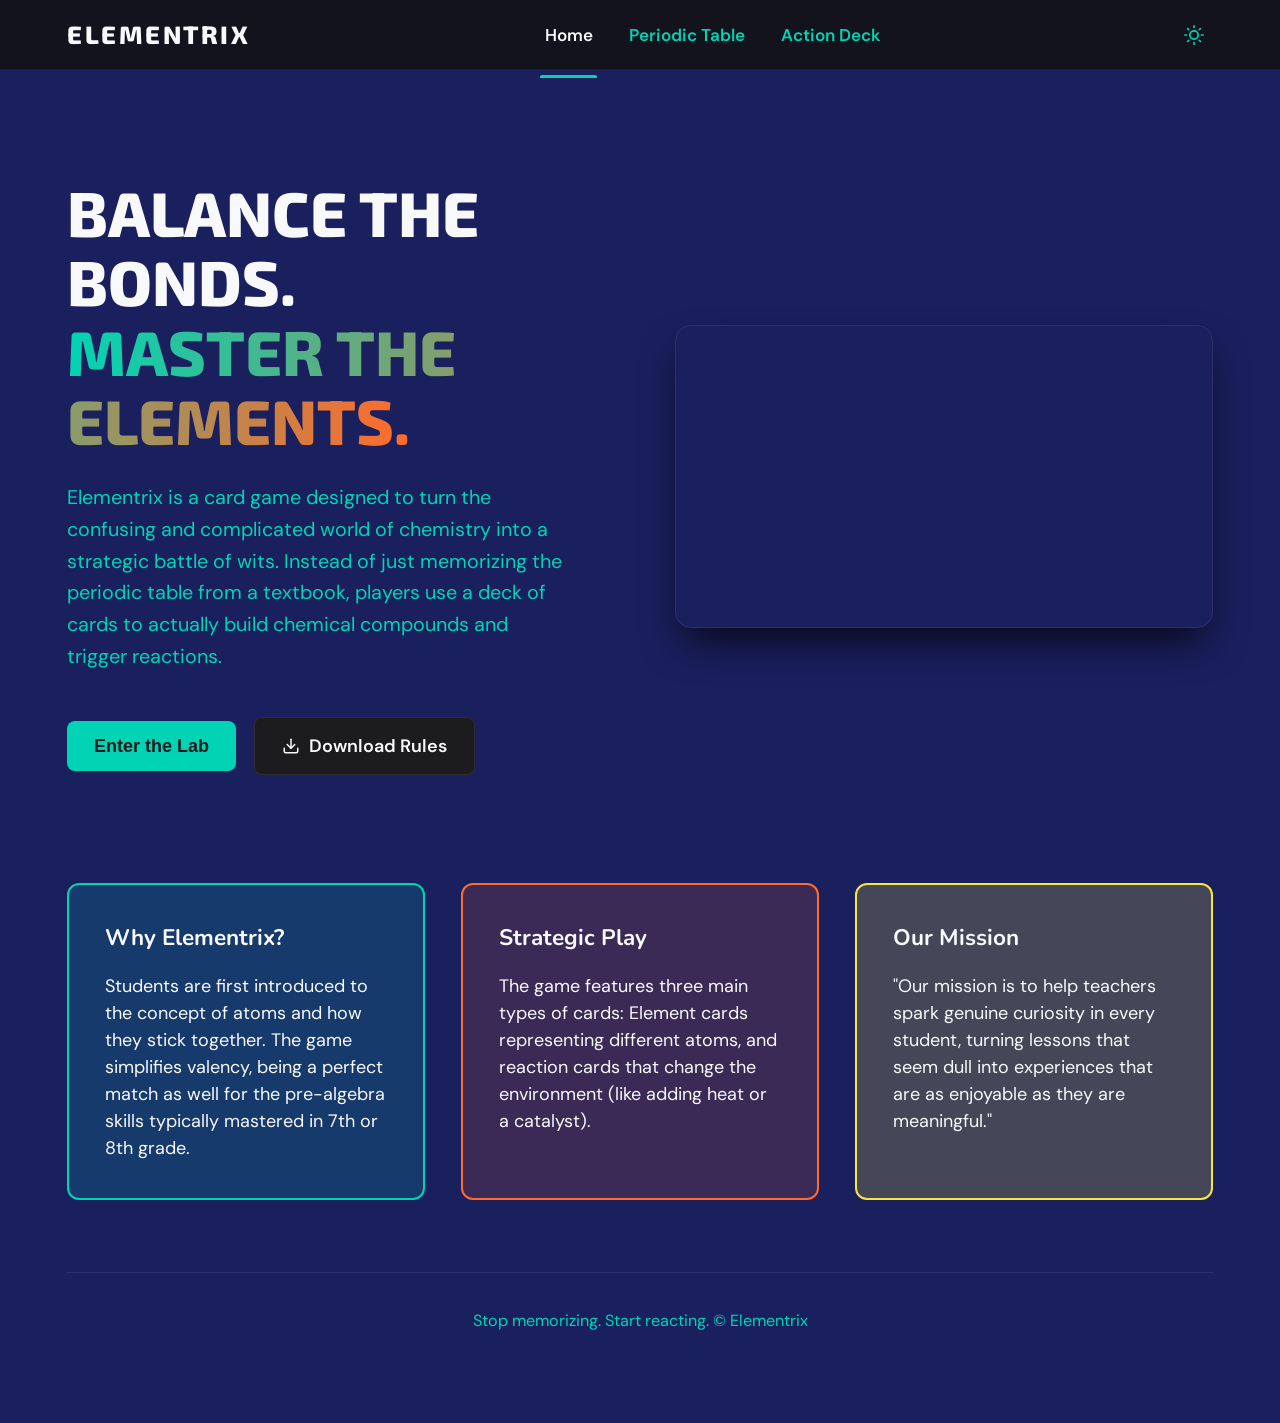
==== commit 7afc9586: "style changes, clickable grey elements" ====
--- a/index.html
+++ b/index.html
@@ -83,6 +83,12 @@
                     <h2 class="view-title">PERIODIC TABLE</h2>
                     <p class="view-subtitle">Select an element to view its properties.</p>
                 </div>
+                <div class="deck-controls">
+                    <div class="search-bar">
+                        <svg width="20" height="20" viewBox="0 0 24 24" fill="none" stroke="currentColor" stroke-width="2"><circle cx="11" cy="11" r="8"></circle><line x1="21" y1="21" x2="16.65" y2="16.65"></line></svg>
+                        <input type="text" id="table-search" placeholder="Search elements..." />
+                    </div>
+                </div>
             </div>
             <div class="periodic-grid-container">
                 <div id="periodic-table" class="periodic-table">
@@ -108,6 +114,7 @@
                         <button class="filter-btn" data-filter="action">Actions</button>
                         <button class="filter-btn" data-filter="noble-gas">Reactions</button>
                         <button class="filter-btn" data-filter="condition">Conditions</button>
+                        <button class="filter-btn" data-filter="functional-group">Functional Groups</button>
                     </div>
                 </div>
             </div>
@@ -123,7 +130,7 @@
         </section>
 
         <footer class="home-footer">
-            <p>Play. React. Learn. &copy; Elementrix</p>
+            <p>Stop memorizing. Start reacting. &copy; Elementrix</p>
         </footer>
     </main>
 
--- a/styles.css
+++ b/styles.css
@@ -21,6 +21,7 @@
     --noble-gas: #0088ff;
     --action-card: #FF6B2B;
     --condition-card: #F5E642;
+    --functional-group: #FF1493;
     --fallback: #888888;
 
     /* Dynamic Base */
@@ -68,8 +69,12 @@
 [data-group="halogen"]        { --accent-color: var(--halogen); }
 [data-group="action"]         { --accent-color: var(--action-card); }
 [data-group="condition"]      { --accent-color: var(--condition-card); }
+[data-group="functional-group"] { --accent-color: var(--functional-group); }
 
 /* Global Reset */
+html {
+    font-size: 18px;
+}
 ::selection {
     background-color: var(--transition-metal);
     color: #1C1C1E;
@@ -396,7 +401,12 @@
     align-items: center;
     justify-content: center;
     cursor: pointer;
-    transition: all 0.2s ease;
+    transition: opacity 0.3s ease, background 0.2s, box-shadow 0.2s, transform 0.2s;
+}
+
+.tile-faded {
+    opacity: 0.15;
+    pointer-events: none;
 }
 
 .periodic-tile .tile-number {
@@ -435,7 +445,7 @@
 .periodic-tile.inactive-element {
     filter: grayscale(100%);
     opacity: 0.35;
-    pointer-events: none;
+    /* Removed pointer-events: none to allow clicking */
 }
 
 /* ===== VIEW 2: Action Deck ===== */
@@ -443,7 +453,7 @@
     display: flex;
     justify-content: space-between;
     align-items: flex-end;
-    margin-top: 3rem;
+    margin-top: 5rem;
     margin-bottom: 2rem;
     flex-wrap: wrap;
     gap: 1rem;
@@ -583,6 +593,12 @@
     padding: 0.2rem 0.5rem;
     border-radius: 4px;
     display: inline-block;
+}
+
+.interaction-card[data-group="action"] .card-type-badge,
+.interaction-card[data-group="noble-gas"] .card-type-badge,
+.interaction-card[data-group="functional-group"] .card-type-badge {
+    color: #FFFFFF;
 }
 
 .interaction-card .card-title {
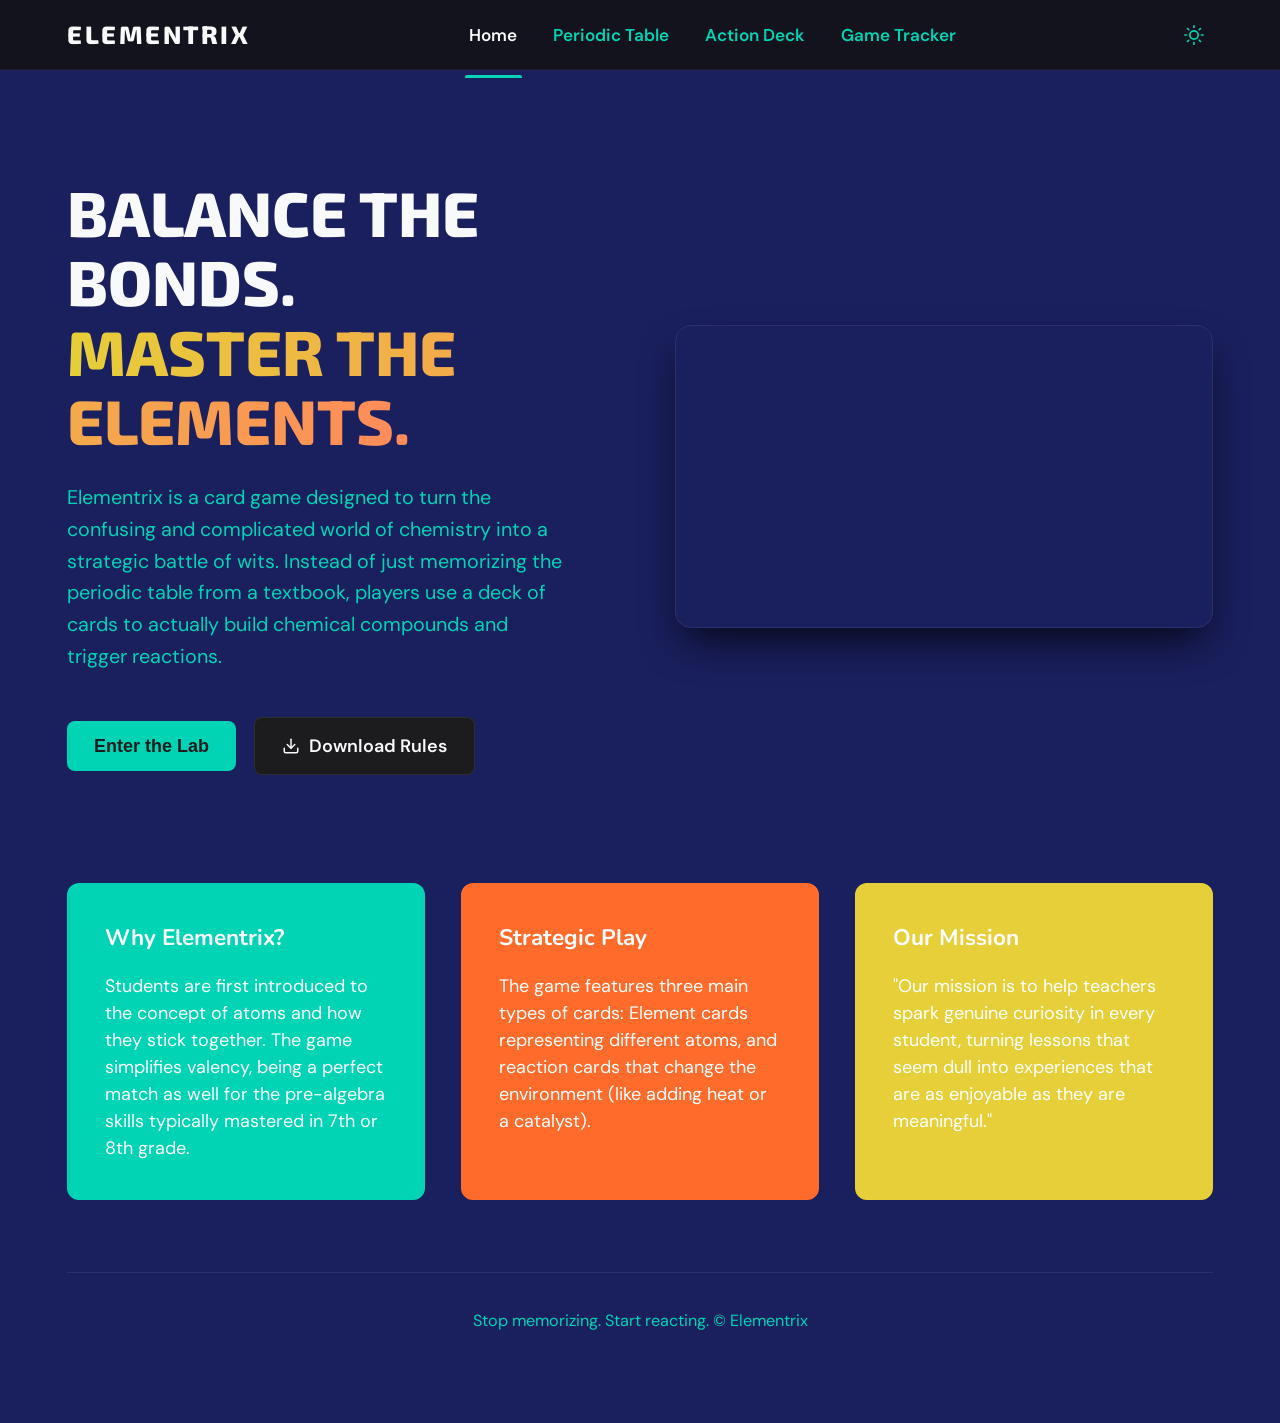
==== commit 9f5530a2: "website update" ====
--- a/index.html
+++ b/index.html
@@ -21,6 +21,7 @@
                 <button class="nav-tab active-tab" data-target="view-home">Home</button>
                 <button class="nav-tab" data-target="view-table">Periodic Table</button>
                 <button class="nav-tab" data-target="view-deck">Action Deck</button>
+                <button class="nav-tab" data-target="view-tracker">Game Tracker</button>
             </div>
 
             <button class="btn-theme-toggle" id="theme-toggle" aria-label="Toggle Theme">
@@ -45,7 +46,7 @@
                     </p>
                     <div class="hero-actions">
                         <button class="btn-primary" onclick="document.querySelector('[data-target=\'view-table\']').click()">Enter the Lab</button>
-                        <a class="btn-secondary" href="https://raw.githubusercontent.com/saad-radouane/rules/91dd9d0f0ce6cebc691850deb32a2edc5c97f079/FINAL_RULE_MANUAL%20(10).docx" download>
+                        <a class="btn-secondary" href="FINAL_RULE_MANUAL.pdf" download="FINAL_RULE_MANUAL.pdf" target="_blank">
                             <svg width="18" height="18" viewBox="0 0 24 24" fill="none" stroke="currentColor" stroke-width="2" stroke-linecap="round" stroke-linejoin="round"><path d="M21 15v4a2 2 0 0 1-2 2H5a2 2 0 0 1-2-2v-4"></path><polyline points="7 10 12 15 17 10"></polyline><line x1="12" y1="15" x2="12" y2="3"></line></svg>
                             Download Rules
                         </a>
@@ -95,6 +96,13 @@
                     <!-- Javascript will render grid here -->
                 </div>
             </div>
+            
+            <div class="table-legend">
+                <div class="legend-item"><span class="legend-color legend-high"></span> High Tier (5 pts)</div>
+                <div class="legend-item"><span class="legend-color legend-medium"></span> Medium Tier (3 pts)</div>
+                <div class="legend-item"><span class="legend-color legend-low"></span> Low Tier (1 pt)</div>
+                <div class="legend-item"><span class="legend-color legend-inactive"></span> Inactive</div>
+            </div>
         </section>
 
         <!-- VIEW 2: Action Deck -->
@@ -126,6 +134,45 @@
             <!-- Empty state if search fails -->
             <div id="deck-empty-state" class="empty-state hidden">
                 <p>No laboratory equipment matches your parameters.</p>
+            </div>
+        </section>
+
+        <!-- VIEW 3: Game Tracker -->
+        <section id="view-tracker" class="view-panel">
+            <div class="deck-header">
+                <div>
+                    <h2 class="view-title">GAME TRACKER</h2>
+                    <p class="view-subtitle">Monitor instability and player scores.</p>
+                </div>
+            </div>
+            
+            <div class="tracker-layout">
+                <!-- Instability Meter -->
+                <div class="tracker-section instability-section">
+                    <h3 class="tracker-title">Instability Meter</h3>
+                    <div class="meter-display" id="instability-meter">
+                        <span class="meter-value" id="meter-count">0</span>
+                        <div class="boom-effect hidden" id="boom-text">BOOM!</div>
+                    </div>
+                    <div class="meter-controls">
+                        <button class="btn-primary btn-meter" id="btn-increase-meter">Increase (Space)</button>
+                        <button class="btn-secondary" id="btn-reset-meter">Reset Meter</button>
+                    </div>
+                </div>
+
+                <!-- Player Scores -->
+                <div class="tracker-section players-section">
+                    <div class="players-header">
+                        <h3 class="tracker-title">Player Scores</h3>
+                        <div style="display: flex; gap: 0.5rem;">
+                            <button class="btn-secondary" id="btn-remove-player" style="border-color: #ff4d88; color: #ff4d88;">Remove Player</button>
+                            <button class="btn-secondary btn-add-player" id="btn-add-player">Add Player</button>
+                        </div>
+                    </div>
+                    <div class="players-grid" id="players-container">
+                        <!-- Player cards injected by JS -->
+                    </div>
+                </div>
             </div>
         </section>
 
@@ -164,6 +211,12 @@
                 </section>
 
                 <div class="blocks-wrapper">
+                    <section class="desc-block desc-chem" id="block-chemistry" style="display: none;">
+                        <h3 class="block-title">Chemical Properties</h3>
+                        <div id="detail-chem-props" style="display: grid; grid-template-columns: 1fr 1fr; gap: 0.5rem; font-size: 0.85rem; color: var(--text-secondary);">
+                        </div>
+                    </section>
+
                     <section class="desc-block desc-why" id="block-explanation">
                         <h3 class="block-title">The Chemistry</h3>
                         <p id="detail-explanation">Explanation loads here.</p>
@@ -198,6 +251,7 @@
     </div>
 
     <!-- Script loading -->
+    <script src="reference_data.js"></script>
     <script src="script.js"></script>
 </body>
 </html>
--- a/styles.css
+++ b/styles.css
@@ -15,12 +15,12 @@
     --alkaline-earth: #FFA500;
     --transition-metal: #00D4B4;
     --post-transition: #00FF88;
-    --metalloid: #FFD700;
+    --metalloid: #e6cf38;
     --nonmetal: #b336ff;
     --halogen: #ff0055;
     --noble-gas: #0088ff;
     --action-card: #FF6B2B;
-    --condition-card: #F5E642;
+    --condition-card: #e6cf38;
     --functional-group: #FF1493;
     --fallback: #888888;
 
@@ -256,9 +256,19 @@
 }
 
 .text-gradient {
-    background: linear-gradient(90deg, var(--transition-metal), var(--action-card));
+    background: linear-gradient(90deg, #00D4B4, #1A1F5E);
     -webkit-background-clip: text;
     -webkit-text-fill-color: transparent;
+    background-clip: text;
+    color: transparent;
+}
+
+[data-theme="dark"] .text-gradient {
+    background: linear-gradient(90deg, #e6cf38, #FF8A5B);
+    -webkit-background-clip: text;
+    -webkit-text-fill-color: transparent;
+    background-clip: text;
+    color: transparent;
 }
 
 .hero-desc {
@@ -359,12 +369,12 @@
     margin-bottom: 1rem;
     color: var(--text-primary);
 }
-.info-card:nth-child(1) { background: color-mix(in srgb, var(--transition-metal) 15%, transparent); border-color: var(--transition-metal); border-width: 2px; }
-.info-card:nth-child(1) h3, .info-card:nth-child(1) p { color: var(--text-primary); }
-.info-card:nth-child(2) { background: color-mix(in srgb, var(--action-card) 15%, transparent); border-color: var(--action-card); border-width: 2px; }
-.info-card:nth-child(2) h3, .info-card:nth-child(2) p { color: var(--text-primary); }
-.info-card:nth-child(3) { background: color-mix(in srgb, var(--condition-card) 20%, transparent); border-color: var(--condition-card); border-width: 2px; }
-.info-card:nth-child(3) h3, .info-card:nth-child(3) p { color: var(--text-primary); }
+.info-card:nth-child(1) { background: var(--transition-metal); border-color: var(--transition-metal); border-width: 2px; }
+.info-card:nth-child(1) h3, .info-card:nth-child(1) p { color: #FFFFFF; }
+.info-card:nth-child(2) { background: var(--action-card); border-color: var(--action-card); border-width: 2px; }
+.info-card:nth-child(2) h3, .info-card:nth-child(2) p { color: #FFFFFF; }
+.info-card:nth-child(3) { background: var(--condition-card); border-color: var(--condition-card); border-width: 2px; }
+.info-card:nth-child(3) h3, .info-card:nth-child(3) p { color: #FFFFFF; }
 
 .home-footer {
     text-align: center;
@@ -405,8 +415,15 @@
 }
 
 .tile-faded {
-    opacity: 0.15;
+    opacity: 0.05 !important;
     pointer-events: none;
+    border-color: transparent !important;
+}
+
+.tile-faded .tile-symbol,
+.tile-faded .tile-name,
+.tile-faded .tile-number {
+    color: var(--text-secondary) !important;
 }
 
 .periodic-tile .tile-number {
@@ -431,6 +448,11 @@
     opacity: 0.8;
 }
 
+.periodic-tile[data-tier="high"] { --accent-color: #e6cf38; }
+.periodic-tile[data-tier="medium"] { --accent-color: #00D4B4; }
+.periodic-tile[data-tier="low"] { --accent-color: #1A1F5E; }
+[data-theme="dark"] .periodic-tile[data-tier="low"] { --accent-color: #4A56E2; }
+
 .periodic-tile.active-element {
     border-color: var(--accent-color);
     box-shadow: 0 0 calc(var(--glow-spread)*0.4) rgba(var(--accent-color), 0.2);
@@ -443,10 +465,53 @@
 }
 
 .periodic-tile.inactive-element {
-    filter: grayscale(100%);
-    opacity: 0.35;
-    /* Removed pointer-events: none to allow clicking */
-}
+    opacity: 0.8;
+    border-color: #ff0055;
+}
+
+[data-theme="dark"] .periodic-tile.inactive-element {
+    border-color: #ff4d88;
+}
+
+.periodic-tile.inactive-element .tile-symbol,
+.periodic-tile.inactive-element .tile-name,
+.periodic-tile.inactive-element .tile-number {
+    color: #ff0055;
+}
+
+[data-theme="dark"] .periodic-tile.inactive-element .tile-symbol,
+[data-theme="dark"] .periodic-tile.inactive-element .tile-name,
+[data-theme="dark"] .periodic-tile.inactive-element .tile-number {
+    color: #ff4d88;
+}
+
+/* Legend */
+.table-legend {
+    display: flex;
+    justify-content: center;
+    gap: 1.5rem;
+    margin-top: 2rem;
+    flex-wrap: wrap;
+}
+.legend-item {
+    display: flex;
+    align-items: center;
+    gap: 0.5rem;
+    font-size: 0.9rem;
+    color: var(--text-primary);
+}
+.legend-color {
+    width: 16px;
+    height: 16px;
+    border-radius: 4px;
+    display: inline-block;
+}
+.legend-high { background: #e6cf38; }
+.legend-medium { background: #00D4B4; }
+.legend-low { background: #1A1F5E; }
+[data-theme="dark"] .legend-low { background: #4A56E2; }
+.legend-inactive { background: #ff0055; }
+[data-theme="dark"] .legend-inactive { background: #ff4d88; }
 
 /* ===== VIEW 2: Action Deck ===== */
 .deck-header {
@@ -762,13 +827,10 @@
 .media-box img {
     width: 100%;
     height: 100%;
-    object-fit: cover;
-    mix-blend-mode: luminosity;
-    transition: mix-blend-mode 0.3s;
+    object-fit: contain;
 }
 
 [data-theme="dark"] .media-box img {
-    mix-blend-mode: screen; 
     opacity: 0.9;
 }
 
@@ -886,7 +948,7 @@
         gap: 1rem;
     }
     #app-content {
-        margin-top: 110px;
+        margin-top: 150px;
     }
 
     /* Wrap periodic table */
@@ -937,4 +999,215 @@
     .view-title {
         font-size: 1.8rem;
     }
-}
+    .players-header {
+        flex-direction: column;
+        align-items: flex-start;
+        gap: 1rem;
+    }
+    .players-header > div {
+        width: 100%;
+        justify-content: space-between;
+    }
+    .players-header .tracker-title {
+        margin-bottom: 0;
+    }
+}
+
+/* ===== VIEW 3: Game Tracker ===== */
+.tracker-layout {
+    display: flex;
+    flex-direction: column;
+    gap: 2rem;
+}
+@media (min-width: 768px) {
+    .tracker-layout {
+        flex-direction: row;
+        align-items: flex-start;
+    }
+    .instability-section {
+        flex: 1;
+    }
+    .players-section {
+        flex: 2;
+    }
+}
+
+.tracker-section {
+    background: var(--card-bg);
+    border: 1px solid var(--card-border);
+    border-radius: 16px;
+    padding: 1.5rem;
+    box-shadow: 0 4px 12px rgba(0,0,0,0.05);
+}
+
+.tracker-title {
+    font-size: 1.5rem;
+    color: var(--text-primary);
+    margin-bottom: 1.5rem;
+    font-family: 'Exo 2', sans-serif;
+    text-transform: uppercase;
+    font-weight: 800;
+}
+
+.meter-display {
+    aspect-ratio: 1;
+    width: 100%;
+    max-width: 200px;
+    margin: 0 auto 1.5rem;
+    border-radius: 50%;
+    background: var(--alkali-metal);
+    border: 4px solid var(--alkali-metal);
+    display: flex;
+    align-items: center;
+    justify-content: center;
+    position: relative;
+    box-shadow: inset 0 0 30px rgba(0,0,0, 0.2), 0 0 20px rgba(var(--alkali-metal), 0.3);
+    transition: all 0.3s ease;
+}
+
+.meter-display.danger {
+    background: #cc3700;
+    box-shadow: inset 0 0 50px rgba(0,0,0, 0.4), 0 0 40px rgba(var(--alkali-metal), 0.6);
+    animation: pulse-danger 0.5s infinite alternate;
+}
+
+@keyframes pulse-danger {
+    from { transform: scale(1); }
+    to { transform: scale(1.02); }
+}
+
+.meter-value {
+    font-size: 4rem;
+    font-weight: 800;
+    color: #FFFFFF;
+    font-family: 'Exo 2', sans-serif;
+}
+
+.boom-effect {
+    position: absolute;
+    font-size: 4rem;
+    font-weight: 800;
+    color: #fff;
+    background: var(--alkali-metal);
+    padding: 1rem 2rem;
+    border-radius: 12px;
+    transform: rotate(-10deg) scale(1);
+    animation: boom-anim 0.5s cubic-bezier(0.175, 0.885, 0.32, 1.275) forwards;
+    z-index: 10;
+    box-shadow: 0 10px 30px rgba(var(--alkali-metal), 0.6);
+}
+
+@keyframes boom-anim {
+    0% { transform: rotate(-10deg) scale(0); opacity: 0; }
+    50% { transform: rotate(-10deg) scale(1.2); opacity: 1; }
+    100% { transform: rotate(-10deg) scale(1); opacity: 1; }
+}
+
+.meter-controls {
+    display: flex;
+    gap: 1rem;
+    justify-content: center;
+    flex-wrap: wrap;
+}
+
+.btn-meter {
+    background: var(--alkali-metal);
+    color: #fff;
+    border: none;
+}
+.btn-meter:hover {
+    background: #e03d00;
+}
+
+.players-header {
+    display: flex;
+    justify-content: space-between;
+    align-items: center;
+    margin-bottom: 1.5rem;
+}
+
+.players-grid {
+    display: grid;
+    grid-template-columns: repeat(auto-fill, minmax(140px, 1fr));
+    gap: 1rem;
+}
+
+.player-card {
+    background: var(--transition-metal);
+    border: 2px solid var(--transition-metal);
+    border-radius: 12px;
+    padding: 1rem;
+    display: flex;
+    flex-direction: column;
+    align-items: center;
+    gap: 0.5rem;
+    transition: transform 0.2s;
+}
+.player-card:hover {
+    transform: translateY(-2px);
+    box-shadow: 0 8px 16px rgba(0,0,0,0.05);
+}
+
+.player-name-input {
+    width: 100%;
+    text-align: center;
+    font-family: 'Nunito', sans-serif;
+    font-size: 1.1rem;
+    font-weight: 700;
+    color: #FFFFFF;
+    background: transparent;
+    border: 1px dashed transparent;
+    padding: 0.25rem;
+    border-radius: 4px;
+    transition: border 0.2s;
+}
+.player-name-input:hover, .player-name-input:focus {
+    border-color: rgba(255, 255, 255, 0.5);
+    outline: none;
+}
+
+.player-score {
+    font-size: 2.5rem;
+    font-weight: 800;
+    color: #FFFFFF;
+    font-family: 'Exo 2', sans-serif;
+}
+
+.score-controls {
+    display: flex;
+    gap: 0.5rem;
+    align-items: center;
+}
+
+.btn-score {
+    width: 32px;
+    height: 32px;
+    border-radius: 50%;
+    background: transparent;
+    border: 2px solid #FFFFFF;
+    color: #FFFFFF;
+    font-size: 1.2rem;
+    font-weight: bold;
+    display: flex;
+    align-items: center;
+    justify-content: center;
+    cursor: pointer;
+    transition: all 0.2s;
+}
+.btn-score:hover {
+    background: #FFFFFF;
+    color: var(--transition-metal);
+}
+
+.btn-score-reset {
+    background: transparent;
+    border: none;
+    color: rgba(255, 255, 255, 0.8);
+    font-size: 0.8rem;
+    cursor: pointer;
+    text-decoration: underline;
+    margin-top: 0.5rem;
+}
+.btn-score-reset:hover {
+    color: #FFFFFF;
+}
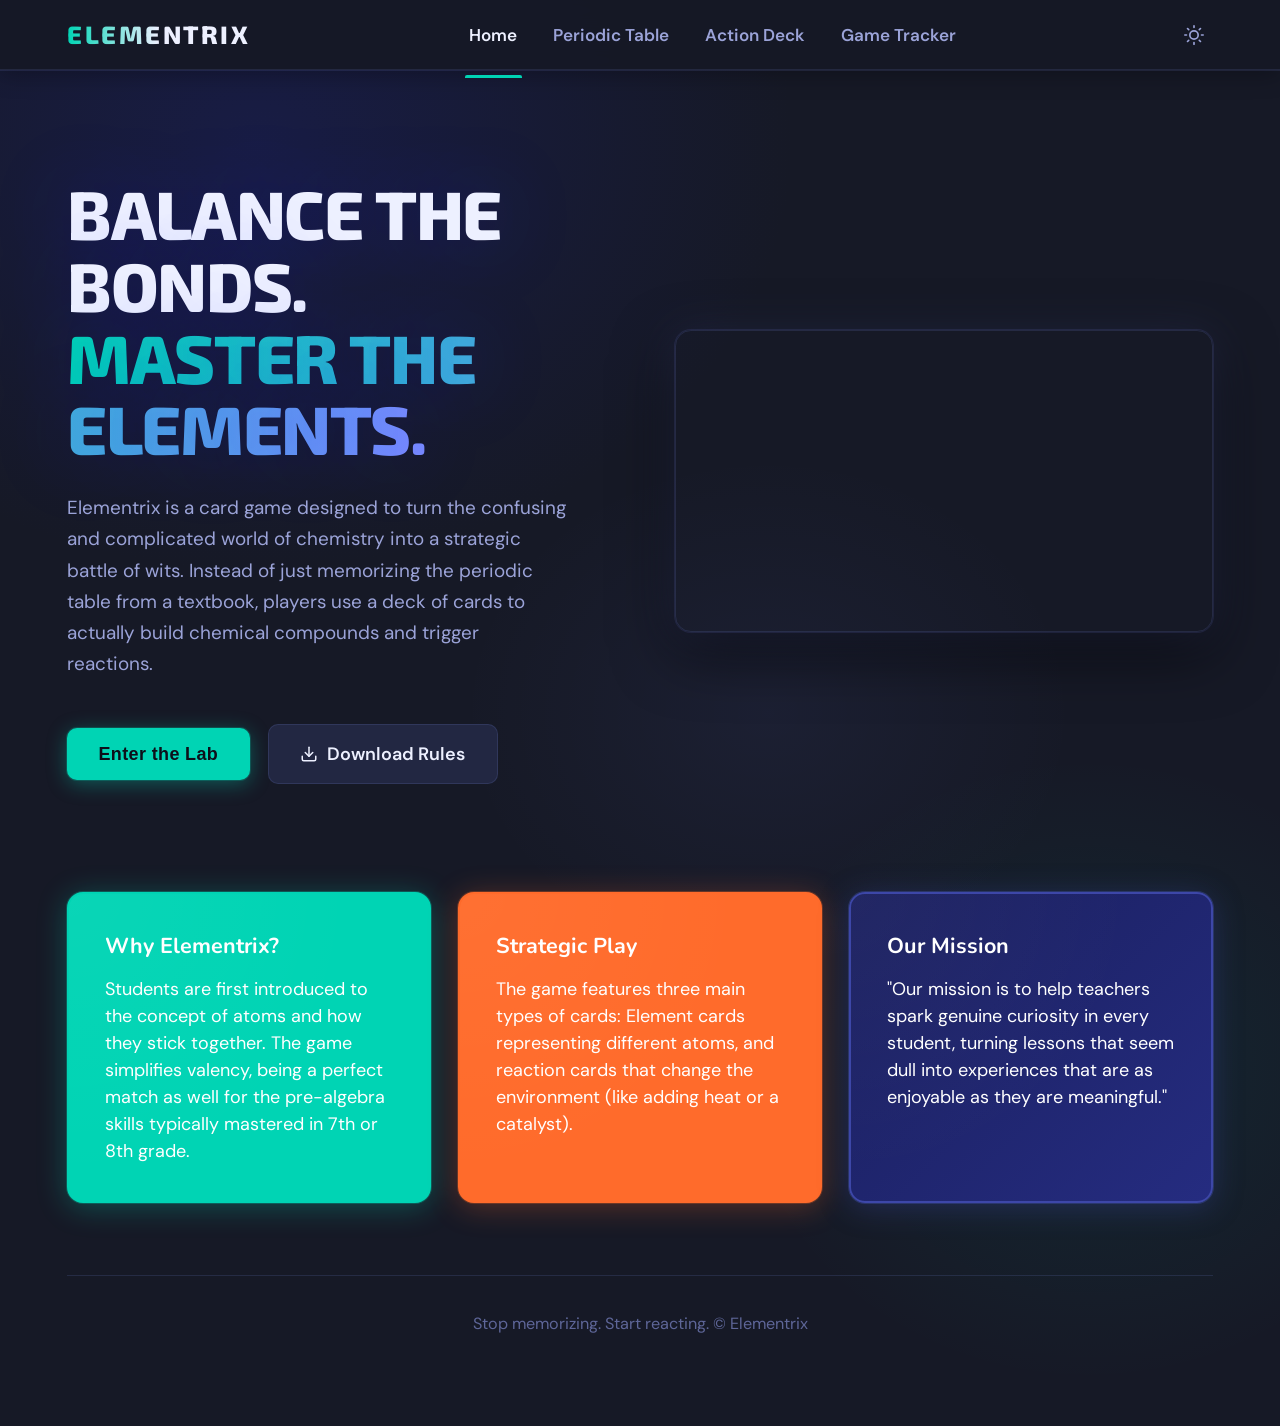
==== commit 6a609716: "dark mode" ====
--- a/index.html
+++ b/index.html
@@ -3,7 +3,8 @@
 <head>
     <meta charset="UTF-8">
     <meta name="viewport" content="width=device-width, initial-scale=1.0">
-    <title>Elementrix Companion</title>
+    <title>Elementrix</title>
+    <link rel="icon" type="image/x-icon" href="favicon.ico">
     <link href="https://fonts.googleapis.com/css2?family=DM+Sans:wght@400;500;600;700&family=Exo+2:wght@700;800&family=Nunito:wght@600;700;800&display=swap" rel="stylesheet">
     <link rel="stylesheet" href="styles.css">
 </head>
@@ -46,7 +47,7 @@
                     </p>
                     <div class="hero-actions">
                         <button class="btn-primary" onclick="document.querySelector('[data-target=\'view-table\']').click()">Enter the Lab</button>
-                        <a class="btn-secondary" href="FINAL_RULE_MANUAL.pdf" download="FINAL_RULE_MANUAL.pdf" target="_blank">
+                        <a class="btn-secondary" href="FINAL_RULE_MANUAL.pdf" download>
                             <svg width="18" height="18" viewBox="0 0 24 24" fill="none" stroke="currentColor" stroke-width="2" stroke-linecap="round" stroke-linejoin="round"><path d="M21 15v4a2 2 0 0 1-2 2H5a2 2 0 0 1-2-2v-4"></path><polyline points="7 10 12 15 17 10"></polyline><line x1="12" y1="15" x2="12" y2="3"></line></svg>
                             Download Rules
                         </a>
--- a/styles.css
+++ b/styles.css
@@ -1,86 +1,125 @@
 /* ===== Visual Identity & Performance Configuration ===== */
 :root {
     /* Theme: Light Tech Aesthetic */
-    --bg-dark: #F8F9FA; 
-    --card-bg: #FFFFFF;
-    --text-primary: #1C1C1E;
-    --text-secondary: #1A1F5E;
-    
-    /* Interactive Elements */
+    --bg-dark: #f8f9fa;
+    --bg-subtle: #eef0f4;
+    --card-bg: #ffffff;
+    --card-bg-alt: #f4f6f9;
+    --text-primary: #1c1c1e;
+    --text-secondary: #4a4f7a;
+    --text-muted: #8a8fa8;
+
     --card-border: rgba(0, 0, 0, 0.08);
-    --card-border-hover: rgba(0, 0, 0, 0.15);
-    
+    --card-border-hover: rgba(0, 0, 0, 0.18);
+
+    /* Brand Colors */
+    --teal: #00d4b4;
+    --navy: #1a1f5e;
+    --orange: #ff6b2b;
+    --yellow: #f5e642;
+
     /* Element Group Colors */
-    --alkali-metal: #FF4500;
-    --alkaline-earth: #FFA500;
-    --transition-metal: #00D4B4;
-    --post-transition: #00FF88;
-    --metalloid: #e6cf38;
-    --nonmetal: #b336ff;
-    --halogen: #ff0055;
+    --alkali-metal: #ff4500;
+    --alkaline-earth: #ffa500;
+    --transition-metal: #00d4b4;
+    --post-transition: #00cc66;
+    --metalloid: #d4af00;
+    --nonmetal: #9b36e8;
+    --halogen: #e8003d;
     --noble-gas: #0088ff;
-    --action-card: #FF6B2B;
-    --condition-card: #e6cf38;
-    --functional-group: #FF1493;
+    --action-card: #ff6b2b;
+    --condition-card: #d4af00;
+    --functional-group: #cc1177;
     --fallback: #888888;
 
-    /* Dynamic Base */
     --accent-color: var(--fallback);
-    
-    /* Effects */
+
     --glow-spread: 16px;
-    --glow-opacity: 0.5;
-    --shadow-deep: 0 10px 30px -10px rgba(0,0,0,0.1);
-    
-    /* Component Specific (Light) */
-    --header-bg: rgba(255, 255, 255, 0.85);
-    --header-border: rgba(0, 0, 0, 0.05);
-    --atomic-bg: rgba(0, 0, 0, 0.03);
-    --overlay-bg: rgba(240, 244, 248, 0.6);
+    --glow-opacity: 0.45;
+    --shadow-deep: 0 10px 30px -10px rgba(0, 0, 0, 0.12);
+    --shadow-card: 0 2px 8px rgba(0, 0, 0, 0.06);
+
+    --header-bg: rgba(255, 255, 255, 0.88);
+    --header-border: rgba(0, 0, 0, 0.07);
+    --overlay-bg: rgba(210, 215, 230, 0.65);
+
+    --tier-high: #e8a800;
+    --tier-medium: #00b89a;
+    --tier-low: #1a1f5e;
 }
 
 [data-theme="dark"] {
-    --bg-dark: #1A1F5E;
-    --card-bg: #1C1C1E;
-    --text-primary: #F8F9FA;
-    --text-secondary: #00D4B4;
-    --card-border: rgba(255, 255, 255, 0.08);
-    --card-border-hover: rgba(255, 255, 255, 0.15);
-    
-    --glow-spread: 16px;
-    --glow-opacity: 0.35;
-    --shadow-deep: 0 20px 40px -10px rgba(0,0,0,0.8);
-
-    /* Component Specific (Dark) */
-    --header-bg: rgba(18, 18, 18, 0.85);
-    --header-border: rgba(255, 255, 255, 0.05);
-    --atomic-bg: rgba(255, 255, 255, 0.03);
-    --overlay-bg: rgba(18, 18, 18, 0.6);
-}
-
-/* Dynamic Color Mapping */
-[data-group="alkali-metal"]   { --accent-color: var(--alkali-metal); }
-[data-group="alkaline-earth"] { --accent-color: var(--alkaline-earth); }
-[data-group="transition-metal"] { --accent-color: var(--transition-metal); }
-[data-group="post-transition"]{ --accent-color: var(--post-transition); }
-[data-group="metalloid"]      { --accent-color: var(--metalloid); }
-[data-group="noble-gas"]      { --accent-color: var(--noble-gas); }
-[data-group="nonmetal"]       { --accent-color: var(--nonmetal); }
-[data-group="halogen"]        { --accent-color: var(--halogen); }
-[data-group="action"]         { --accent-color: var(--action-card); }
-[data-group="condition"]      { --accent-color: var(--condition-card); }
-[data-group="functional-group"] { --accent-color: var(--functional-group); }
-
-/* Global Reset */
+    --bg-dark: #161926;
+    --bg-subtle: #1c2035;
+    --card-bg: #222742;
+    --card-bg-alt: #283050;
+    --text-primary: #edf0ff;
+    --text-secondary: #9ba3d8;
+    --text-muted: #5e6698;
+
+    --card-border: rgba(120, 135, 220, 0.16);
+    --card-border-hover: rgba(120, 135, 220, 0.35);
+
+    --glow-spread: 20px;
+    --glow-opacity: 0.4;
+    --shadow-deep: 0 20px 50px -10px rgba(0, 0, 0, 0.55);
+    --shadow-card: 0 4px 16px rgba(0, 0, 0, 0.25);
+
+    --header-bg: rgba(22, 25, 38, 0.92);
+    --header-border: rgba(120, 135, 220, 0.14);
+    --overlay-bg: rgba(14, 16, 30, 0.78);
+
+    --tier-high: #f5c842;
+    --tier-medium: #00d4b4;
+    --tier-low: #7b8aff;
+}
+
+[data-group="alkali-metal"] {
+    --accent-color: var(--alkali-metal);
+}
+[data-group="alkaline-earth"] {
+    --accent-color: var(--alkaline-earth);
+}
+[data-group="transition-metal"] {
+    --accent-color: var(--transition-metal);
+}
+[data-group="post-transition"] {
+    --accent-color: var(--post-transition);
+}
+[data-group="metalloid"] {
+    --accent-color: var(--metalloid);
+}
+[data-group="noble-gas"] {
+    --accent-color: var(--noble-gas);
+}
+[data-group="nonmetal"] {
+    --accent-color: var(--nonmetal);
+}
+[data-group="halogen"] {
+    --accent-color: var(--halogen);
+}
+[data-group="action"] {
+    --accent-color: var(--action-card);
+}
+[data-group="condition"] {
+    --accent-color: var(--condition-card);
+}
+[data-group="functional-group"] {
+    --accent-color: var(--functional-group);
+}
+
 html {
     font-size: 18px;
 }
+
 ::selection {
-    background-color: var(--transition-metal);
-    color: #1C1C1E;
-}
-
-*, *::before, *::after {
+    background-color: var(--teal);
+    color: #0d0f1a;
+}
+
+*,
+*::before,
+*::after {
     box-sizing: border-box;
     margin: 0;
     padding: 0;
@@ -90,23 +129,59 @@
 body {
     background-color: var(--bg-dark);
     color: var(--text-primary);
-    font-family: 'DM Sans', system-ui, -apple-system, sans-serif;
+    font-family:
+        "DM Sans",
+        system-ui,
+        -apple-system,
+        sans-serif;
     line-height: 1.5;
     overflow-x: hidden;
     min-height: 100vh;
 }
 
-h1, h2, h3, h4, h5, h6, .card-title, .block-title, .info-card h3 {
-    font-family: 'Nunito', sans-serif;
-}
-
-/* Smooth Theme Transitions */
-body, .global-navbar, .identity-block, .card-bg, .periodic-tile,
-.atomic-number-glow, .interaction-card, .fun-fact, .media-box, .info-card {
-    transition: background-color 0.4s ease, color 0.4s ease, border-color 0.4s ease, box-shadow 0.4s ease;
-}
-
-/* ===== GLOBAL NAVBAR ===== */
+[data-theme="dark"] body {
+    background-image: radial-gradient(ellipse 70% 50% at 20% 10%, rgba(26, 31, 94, 0.55) 0%, transparent 60%),
+        radial-gradient(ellipse 50% 40% at 85% 75%, rgba(0, 212, 180, 0.08) 0%, transparent 55%),
+        radial-gradient(ellipse 40% 30% at 60% 50%, rgba(123, 138, 255, 0.06) 0%, transparent 60%);
+}
+
+[data-theme="dark"] #app-content {
+    position: relative;
+}
+
+h1,
+h2,
+h3,
+h4,
+h5,
+h6,
+.card-title,
+.block-title,
+.info-card h3 {
+    font-family: "Nunito", sans-serif;
+}
+
+body,
+.global-navbar,
+.identity-block,
+.periodic-tile,
+.atomic-number-glow,
+.interaction-card,
+.fun-fact,
+.media-box,
+.info-card,
+.tracker-section,
+.player-card,
+.search-bar,
+.filter-btn {
+    transition:
+        background-color 0.35s ease,
+        color 0.35s ease,
+        border-color 0.35s ease,
+        box-shadow 0.35s ease;
+}
+
+/* ===== NAVBAR ===== */
 .global-navbar {
     position: fixed;
     top: 0;
@@ -114,10 +189,17 @@
     width: 100%;
     height: 70px;
     background: var(--header-bg);
-    backdrop-filter: blur(12px);
-    -webkit-backdrop-filter: blur(12px);
+    backdrop-filter: blur(16px);
+    -webkit-backdrop-filter: blur(16px);
     border-bottom: 1px solid var(--header-border);
     z-index: 100;
+}
+
+[data-theme="dark"] .global-navbar {
+    box-shadow:
+        0 1px 0 var(--header-border),
+        0 4px 24px rgba(0, 0, 0, 0.3);
+    background: rgba(22, 25, 38, 0.94);
 }
 
 .nav-content {
@@ -137,7 +219,7 @@
 }
 
 .logo h1 {
-    font-family: 'Exo 2', sans-serif;
+    font-family: "Exo 2", sans-serif;
     text-transform: uppercase;
     font-weight: 800;
     font-size: 1.4rem;
@@ -145,16 +227,13 @@
     color: var(--text-primary);
 }
 
-.version-tag {
-    font-size: 0.6rem;
-    font-weight: 700;
-    background: var(--transition-metal);
-    color: #000;
-    padding: 0.1rem 0.4rem;
-    border-radius: 4px;
-}
-
-/* Nav Links Container */
+[data-theme="dark"] .logo h1 {
+    background: linear-gradient(90deg, var(--teal) 0%, #edf0ff 50%);
+    -webkit-background-clip: text;
+    -webkit-text-fill-color: transparent;
+    background-clip: text;
+}
+
 .nav-links {
     display: flex;
     gap: 1.5rem;
@@ -164,31 +243,30 @@
     background: transparent;
     border: none;
     color: var(--text-secondary);
-    font-family: 'DM Sans', sans-serif;
+    font-family: "DM Sans", sans-serif;
     font-weight: 600;
     font-size: 0.95rem;
     cursor: pointer;
     padding: 0.5rem 0.25rem;
     position: relative;
-    transition: color 0.3s ease;
+    transition: color 0.25s ease;
 }
 
 .nav-tab:hover {
     color: var(--text-primary);
 }
-
 .nav-tab.active-tab {
     color: var(--text-primary);
 }
 
 .nav-tab.active-tab::after {
-    content: '';
+    content: "";
     position: absolute;
-    bottom: -23px; /* aligns roughly with navbar border */
+    bottom: -23px;
     left: 0;
     width: 100%;
     height: 3px;
-    background: var(--transition-metal);
+    background: var(--teal);
     border-radius: 2px 2px 0 0;
 }
 
@@ -198,41 +276,47 @@
     color: var(--text-secondary);
     cursor: pointer;
     padding: 0.5rem;
-    transition: color 0.4s ease, transform 0.2s ease;
+    transition:
+        color 0.3s ease,
+        transform 0.2s ease;
 }
 .btn-theme-toggle:hover {
     color: var(--text-primary);
-    transform: scale(1.1);
-}
-
-/* ===== APP CONTENT WRAPPER ===== */
+    transform: scale(1.1) rotate(15deg);
+}
+
+/* ===== CONTENT ===== */
 #app-content {
     width: 100%;
     max-width: 1200px;
-    margin: 70px auto 3rem; /* Accounts for navbar */
+    margin: 70px auto 3rem;
     padding: 0 1.5rem;
 }
 
-/* Panel Switch Logic */
 .view-panel {
     display: none;
-    animation: fadeIn 0.4s ease forwards;
-}
-
+    animation: fadeIn 0.35s ease forwards;
+}
 .view-panel.active-panel {
     display: block;
 }
 
 @keyframes fadeIn {
-    from { opacity: 0; transform: translateY(10px); }
-    to { opacity: 1; transform: translateY(0); }
-}
-
-/* Optional hidden class */
-.hidden { display: none !important; }
-
-
-/* ===== VIEW 0: HOME / LANDING PAGE ===== */
+    from {
+        opacity: 0;
+        transform: translateY(8px);
+    }
+    to {
+        opacity: 1;
+        transform: translateY(0);
+    }
+}
+
+.hidden {
+    display: none !important;
+}
+
+/* ===== HOME ===== */
 .home-hero {
     display: flex;
     align-items: center;
@@ -246,17 +330,18 @@
 }
 
 .hero-title {
-    font-family: 'Exo 2', sans-serif;
+    font-family: "Exo 2", sans-serif;
     text-transform: uppercase;
-    font-size: 3.5rem;
-    line-height: 1.1;
+    font-size: 3.8rem;
+    line-height: 1.05;
     font-weight: 800;
     margin-bottom: 1.5rem;
     color: var(--text-primary);
+    letter-spacing: -0.02em;
 }
 
 .text-gradient {
-    background: linear-gradient(90deg, #00D4B4, #1A1F5E);
+    background: linear-gradient(100deg, var(--teal), var(--navy));
     -webkit-background-clip: text;
     -webkit-text-fill-color: transparent;
     background-clip: text;
@@ -264,7 +349,7 @@
 }
 
 [data-theme="dark"] .text-gradient {
-    background: linear-gradient(90deg, #e6cf38, #FF8A5B);
+    background: linear-gradient(100deg, var(--teal) 0%, #7b8aff 100%);
     -webkit-background-clip: text;
     -webkit-text-fill-color: transparent;
     background-clip: text;
@@ -272,9 +357,9 @@
 }
 
 .hero-desc {
-    font-size: 1.1rem;
+    font-size: 1.05rem;
     color: var(--text-secondary);
-    line-height: 1.6;
+    line-height: 1.65;
     margin-bottom: 2.5rem;
     max-width: 500px;
 }
@@ -286,19 +371,22 @@
 }
 
 .btn-primary {
-    background: var(--transition-metal);
-    color: #1C1C1E;
-    padding: 0.8rem 1.5rem;
-    border-radius: 8px;
+    background: var(--teal);
+    color: #0d0f1a;
+    padding: 0.85rem 1.75rem;
+    border-radius: 10px;
     font-weight: 700;
     font-size: 1rem;
     border: none;
     cursor: pointer;
-    transition: transform 0.2s ease;
+    letter-spacing: 0.02em;
+    transition:
+        transform 0.2s ease,
+        box-shadow 0.2s ease;
 }
 .btn-primary:hover {
     transform: translateY(-2px);
-    box-shadow: 0 8px 15px rgba(0,0,0,0.1);
+    box-shadow: 0 8px 20px rgba(0, 212, 180, 0.3);
 }
 
 .btn-secondary {
@@ -307,18 +395,24 @@
     gap: 0.5rem;
     background: var(--card-bg);
     color: var(--text-primary);
-    padding: 0.8rem 1.5rem;
-    border-radius: 8px;
+    padding: 0.85rem 1.75rem;
+    border-radius: 10px;
     font-weight: 600;
     font-size: 1rem;
     text-decoration: none;
     border: 1px solid var(--card-border);
-    transition: background 0.2s;
+    cursor: pointer;
+    transition:
+        background 0.2s,
+        border-color 0.2s,
+        color 0.2s,
+        box-shadow 0.2s;
 }
 .btn-secondary:hover {
-    background: var(--action-card);
-    color: #1C1C1E;
-    border-color: var(--action-card);
+    background: var(--orange);
+    color: #fff;
+    border-color: var(--orange);
+    box-shadow: 0 4px 16px rgba(255, 107, 43, 0.3);
 }
 
 .hero-video-wrapper {
@@ -332,60 +426,80 @@
     border: 1px solid var(--card-border);
 }
 
+[data-theme="dark"] .hero-video-wrapper {
+    box-shadow:
+        var(--shadow-deep),
+        0 0 0 1px rgba(100, 110, 200, 0.15);
+}
+
 .hero-video {
     position: absolute;
-    top: 0; left: 0; width: 100%; height: 100%;
+    top: 0;
+    left: 0;
+    width: 100%;
+    height: 100%;
     border: none;
 }
 
 .info-grid {
     display: grid;
-    grid-template-columns: repeat(auto-fit, minmax(300px, 1fr));
-    gap: 2rem;
+    grid-template-columns: repeat(auto-fit, minmax(280px, 1fr));
+    gap: 1.5rem;
     margin-bottom: 4rem;
 }
 
 .info-card {
-    background: var(--card-bg);
-    border-radius: 12px;
+    border-radius: 16px;
     padding: 2rem;
-    border: 1px solid var(--card-border);
-}
-.icon-orb {
-    width: 48px;
-    height: 48px;
-    border-radius: 50%;
-    background: rgba(var(--transition-metal), 0.1);
-    color: var(--transition-metal);
-    display: flex;
-    align-items: center;
-    justify-content: center;
-    font-size: 1.5rem;
-    margin-bottom: 1rem;
+    border: 2px solid transparent;
+    position: relative;
+    overflow: hidden;
+}
+
+.info-card::before {
+    content: "";
+    position: absolute;
+    inset: 0;
+    border-radius: 14px;
+    opacity: 0.12;
+    background: radial-gradient(circle at top left, rgba(255, 255, 255, 0.3) 0%, transparent 60%);
+    pointer-events: none;
 }
 
 .info-card h3 {
-    font-size: 1.25rem;
-    margin-bottom: 1rem;
-    color: var(--text-primary);
-}
-.info-card:nth-child(1) { background: var(--transition-metal); border-color: var(--transition-metal); border-width: 2px; }
-.info-card:nth-child(1) h3, .info-card:nth-child(1) p { color: #FFFFFF; }
-.info-card:nth-child(2) { background: var(--action-card); border-color: var(--action-card); border-width: 2px; }
-.info-card:nth-child(2) h3, .info-card:nth-child(2) p { color: #FFFFFF; }
-.info-card:nth-child(3) { background: var(--condition-card); border-color: var(--condition-card); border-width: 2px; }
-.info-card:nth-child(3) h3, .info-card:nth-child(3) p { color: #FFFFFF; }
+    font-size: 1.2rem;
+    margin-bottom: 0.75rem;
+}
+.info-card:nth-child(1) {
+    background: var(--teal);
+    border-color: var(--teal);
+}
+.info-card:nth-child(2) {
+    background: var(--orange);
+    border-color: var(--orange);
+}
+.info-card:nth-child(3) {
+    background: var(--navy);
+    border-color: var(--navy);
+}
+[data-theme="dark"] .info-card:nth-child(3) {
+    background: linear-gradient(135deg, #1a1f5e 0%, #252c80 100%);
+    border-color: #3d47a8;
+}
+.info-card h3,
+.info-card p {
+    color: #ffffff;
+}
 
 .home-footer {
     text-align: center;
     padding: 2rem 0;
     border-top: 1px solid var(--card-border);
-    color: var(--text-secondary);
+    color: var(--text-muted);
     font-size: 0.9rem;
 }
 
-
-/* ===== VIEW 1: Periodic Grid ===== */
+/* ===== PERIODIC TABLE ===== */
 .periodic-grid-container {
     width: 100%;
     overflow-x: auto;
@@ -397,7 +511,7 @@
     display: grid;
     grid-template-columns: repeat(18, minmax(45px, 1fr));
     gap: 0.4rem;
-    min-width: 900px; 
+    min-width: 900px;
 }
 
 .periodic-tile {
@@ -405,25 +519,24 @@
     aspect-ratio: 1;
     background: var(--card-bg);
     border: 1px solid var(--card-border);
-    border-radius: 8px;
+    border-radius: 9px;
     display: flex;
     flex-direction: column;
     align-items: center;
     justify-content: center;
     cursor: pointer;
-    transition: opacity 0.3s ease, background 0.2s, box-shadow 0.2s, transform 0.2s;
+    transition:
+        opacity 0.25s,
+        background 0.25s,
+        box-shadow 0.25s,
+        transform 0.2s,
+        border-color 0.25s;
 }
 
 .tile-faded {
-    opacity: 0.05 !important;
+    opacity: 0.06 !important;
     pointer-events: none;
     border-color: transparent !important;
-}
-
-.tile-faded .tile-symbol,
-.tile-faded .tile-name,
-.tile-faded .tile-number {
-    color: var(--text-secondary) !important;
 }
 
 .periodic-tile .tile-number {
@@ -431,7 +544,7 @@
     top: 4px;
     left: 4px;
     font-size: 0.55rem;
-    color: var(--text-secondary);
+    color: var(--text-muted);
     font-weight: 600;
 }
 
@@ -444,48 +557,60 @@
 .periodic-tile .tile-name {
     font-size: 0.5rem;
     text-transform: uppercase;
-    color: var(--text-secondary);
-    opacity: 0.8;
-}
-
-.periodic-tile[data-tier="high"] { --accent-color: #e6cf38; }
-.periodic-tile[data-tier="medium"] { --accent-color: #00D4B4; }
-.periodic-tile[data-tier="low"] { --accent-color: #1A1F5E; }
-[data-theme="dark"] .periodic-tile[data-tier="low"] { --accent-color: #4A56E2; }
+    color: var(--text-muted);
+    opacity: 0.9;
+}
+
+.periodic-tile[data-tier="high"] {
+    --accent-color: var(--tier-high);
+}
+.periodic-tile[data-tier="medium"] {
+    --accent-color: var(--tier-medium);
+}
+.periodic-tile[data-tier="low"] {
+    --accent-color: var(--tier-low);
+}
 
 .periodic-tile.active-element {
+    border-color: color-mix(in srgb, var(--accent-color) 50%, transparent);
+}
+
+.periodic-tile.active-element:hover {
+    transform: translateY(-3px) scale(1.07);
+    box-shadow: 0 6px 16px color-mix(in srgb, var(--accent-color) 30%, transparent);
+    z-index: 10;
     border-color: var(--accent-color);
-    box-shadow: 0 0 calc(var(--glow-spread)*0.4) rgba(var(--accent-color), 0.2);
-}
-
-.periodic-tile.active-element:hover {
-    transform: translateY(-2px) scale(1.05);
-    box-shadow: 0 4px 12px rgba(var(--accent-color), 0.4);
-    z-index: 10;
+    background: color-mix(in srgb, var(--accent-color) 10%, var(--card-bg));
 }
 
 .periodic-tile.inactive-element {
-    opacity: 0.8;
-    border-color: #ff0055;
+    opacity: 0.65;
+    border-color: rgba(200, 0, 60, 0.22);
 }
 
 [data-theme="dark"] .periodic-tile.inactive-element {
-    border-color: #ff4d88;
+    opacity: 0.5;
+    border-color: rgba(255, 80, 130, 0.18);
 }
 
 .periodic-tile.inactive-element .tile-symbol,
 .periodic-tile.inactive-element .tile-name,
 .periodic-tile.inactive-element .tile-number {
-    color: #ff0055;
+    color: #d0004a;
 }
 
 [data-theme="dark"] .periodic-tile.inactive-element .tile-symbol,
 [data-theme="dark"] .periodic-tile.inactive-element .tile-name,
 [data-theme="dark"] .periodic-tile.inactive-element .tile-number {
-    color: #ff4d88;
-}
-
-/* Legend */
+    color: #ff6699;
+}
+
+.periodic-tile.inactive-element:hover {
+    opacity: 0.9;
+    border-color: rgba(255, 80, 130, 0.5);
+    transform: translateY(-2px);
+}
+
 .table-legend {
     display: flex;
     justify-content: center;
@@ -497,23 +622,32 @@
     display: flex;
     align-items: center;
     gap: 0.5rem;
-    font-size: 0.9rem;
-    color: var(--text-primary);
+    font-size: 0.85rem;
+    color: var(--text-secondary);
 }
 .legend-color {
-    width: 16px;
-    height: 16px;
-    border-radius: 4px;
+    width: 14px;
+    height: 14px;
+    border-radius: 3px;
     display: inline-block;
 }
-.legend-high { background: #e6cf38; }
-.legend-medium { background: #00D4B4; }
-.legend-low { background: #1A1F5E; }
-[data-theme="dark"] .legend-low { background: #4A56E2; }
-.legend-inactive { background: #ff0055; }
-[data-theme="dark"] .legend-inactive { background: #ff4d88; }
-
-/* ===== VIEW 2: Action Deck ===== */
+.legend-high {
+    background: var(--tier-high);
+}
+.legend-medium {
+    background: var(--tier-medium);
+}
+.legend-low {
+    background: var(--tier-low);
+}
+.legend-inactive {
+    background: #d0004a;
+}
+[data-theme="dark"] .legend-inactive {
+    background: #ff6699;
+}
+
+/* ===== ACTION DECK ===== */
 .deck-header {
     display: flex;
     justify-content: space-between;
@@ -525,22 +659,24 @@
 }
 
 .view-title {
-    font-family: 'Exo 2', sans-serif;
+    font-family: "Exo 2", sans-serif;
     text-transform: uppercase;
     font-weight: 800;
     font-size: 2.5rem;
     color: var(--text-primary);
+    letter-spacing: -0.01em;
 }
 .view-subtitle {
     color: var(--text-secondary);
-    font-size: 1.1rem;
-}
-
-/* Filter & Search */
+    font-size: 1rem;
+    margin-top: 0.25rem;
+}
+
 .deck-controls {
     display: flex;
     flex-direction: column;
-    gap: 1rem;
+    gap: 0.75rem;
+    align-items: flex-end;
 }
 
 .search-bar {
@@ -548,13 +684,25 @@
     align-items: center;
     background: var(--card-bg);
     border: 1px solid var(--card-border);
-    border-radius: 8px;
+    border-radius: 10px;
     padding: 0.5rem 1rem;
     gap: 0.5rem;
+    transition:
+        border-color 0.2s,
+        box-shadow 0.2s;
+}
+
+.search-bar:focus-within {
+    border-color: var(--teal);
+    box-shadow: 0 0 0 3px rgba(0, 212, 180, 0.12);
+}
+
+[data-theme="dark"] .search-bar {
+    background: var(--bg-subtle);
 }
 
 .search-bar svg {
-    color: var(--text-secondary);
+    color: var(--text-muted);
 }
 
 .search-bar input {
@@ -565,30 +713,40 @@
     font-size: 0.95rem;
     width: 200px;
 }
+.search-bar input::placeholder {
+    color: var(--text-muted);
+}
 
 .filter-group {
     display: flex;
-    gap: 0.5rem;
+    gap: 0.4rem;
+    flex-wrap: wrap;
+    justify-content: flex-end;
 }
 
 .filter-btn {
     background: var(--card-bg);
     border: 1px solid var(--card-border);
     color: var(--text-secondary);
-    padding: 0.4rem 0.8rem;
+    padding: 0.4rem 0.9rem;
     border-radius: 20px;
-    font-size: 0.8rem;
+    font-size: 0.78rem;
     font-weight: 600;
     cursor: pointer;
     transition: all 0.2s ease;
 }
 
+[data-theme="dark"] .filter-btn {
+    background: var(--bg-subtle);
+}
+
 .filter-btn:hover {
-    background: rgba(0, 0, 0, 0.05);
+    border-color: var(--card-border-hover);
+    color: var(--text-primary);
 }
 
 [data-theme="dark"] .filter-btn:hover {
-    background: rgba(255, 255, 255, 0.1);
+    background: var(--card-bg-alt);
 }
 
 .filter-btn.active {
@@ -597,31 +755,40 @@
     border-color: var(--text-primary);
 }
 
+[data-theme="dark"] .filter-btn.active {
+    background: #edf0ff;
+    color: #0d0f1a;
+    border-color: #edf0ff;
+}
+
 .action-cards-grid {
     display: grid;
     grid-template-columns: repeat(auto-fill, minmax(280px, 1fr));
-    gap: 1.5rem;
+    gap: 1.25rem;
 }
 
 .empty-state {
     text-align: center;
     padding: 4rem 2rem;
-    color: var(--text-secondary);
-    font-size: 1.1rem;
+    color: var(--text-muted);
+    font-size: 1rem;
     background: var(--card-bg);
     border: 1px dashed var(--card-border);
     border-radius: 12px;
 }
 
-/* Action Deck Card Styling */
 .interaction-card {
     background: var(--card-bg);
-    border-radius: 12px;
+    border-radius: 14px;
     border: 1px solid var(--card-border);
     overflow: hidden;
     position: relative;
     cursor: pointer;
-    transition: border-color 0.4s ease, transform 0.2s ease, box-shadow 0.4s ease;
+    transition:
+        border-color 0.25s,
+        transform 0.2s,
+        box-shadow 0.25s,
+        background 0.25s;
 }
 
 .interaction-card.hidden {
@@ -631,17 +798,25 @@
 .interaction-card:hover {
     border-color: var(--accent-color);
     transform: translateY(-4px);
-    box-shadow: 0 10px 20px rgba(0,0,0,0.1);
+    box-shadow: 0 12px 28px rgba(0, 0, 0, 0.12);
+    background: color-mix(in srgb, var(--accent-color) 4%, var(--card-bg));
+}
+
+[data-theme="dark"] .interaction-card:hover {
+    box-shadow:
+        0 12px 32px rgba(0, 0, 0, 0.5),
+        0 0 0 1px var(--accent-color);
+    background: color-mix(in srgb, var(--accent-color) 7%, var(--card-bg));
 }
 
 .interaction-card::before {
-    content: '';
+    content: "";
     position: absolute;
     left: 0;
     top: 0;
     bottom: 0;
-    width: 4px;
-    background: var(--accent-color);
+    width: 5px;
+    background: linear-gradient(180deg, var(--accent-color), color-mix(in srgb, var(--accent-color) 60%, transparent));
 }
 
 .interaction-card .card-header {
@@ -649,12 +824,12 @@
 }
 
 .interaction-card .card-type-badge {
-    font-size: 0.65rem;
+    font-size: 0.63rem;
     text-transform: uppercase;
     letter-spacing: 0.1em;
     font-weight: 800;
     background-color: var(--accent-color);
-    color: #1C1C1E;
+    color: #0d0f1a;
     padding: 0.2rem 0.5rem;
     border-radius: 4px;
     display: inline-block;
@@ -663,14 +838,14 @@
 .interaction-card[data-group="action"] .card-type-badge,
 .interaction-card[data-group="noble-gas"] .card-type-badge,
 .interaction-card[data-group="functional-group"] .card-type-badge {
-    color: #FFFFFF;
+    color: #ffffff;
 }
 
 .interaction-card .card-title {
-    font-size: 1.2rem;
+    font-size: 1.15rem;
     font-weight: 700;
     color: var(--text-primary);
-    margin-top: 0.25rem;
+    margin-top: 0.3rem;
 }
 
 .interaction-card .card-body {
@@ -678,17 +853,16 @@
 }
 
 .interaction-card .card-body p {
-    font-size: 0.9rem;
+    font-size: 0.88rem;
     color: var(--text-secondary);
-    line-height: 1.5;
-    /* Limit to 3 lines for clean grid */
+    line-height: 1.55;
     display: -webkit-box;
     -webkit-line-clamp: 3;
     -webkit-box-orient: vertical;
     overflow: hidden;
 }
 
-/* ===== OVERLAY (The Detail Popup) ===== */
+/* ===== OVERLAY ===== */
 .overlay-container {
     position: fixed;
     top: 0;
@@ -696,10 +870,9 @@
     width: 100vw;
     height: 100vh;
     background: var(--overlay-bg);
-    backdrop-filter: blur(8px);
-    -webkit-backdrop-filter: blur(8px);
+    backdrop-filter: blur(10px);
+    -webkit-backdrop-filter: blur(10px);
     z-index: 999;
-    
     display: flex;
     justify-content: center;
     align-items: center;
@@ -707,19 +880,27 @@
 }
 
 .identity-card {
-    background: var(--bg-dark);
+    background: var(--card-bg);
     width: 100%;
-    max-width: 480px;
-    height: 90vh; /* mostly full screen, slight padding */
-    max-height: 850px;
-    border-radius: 20px;
-    box-shadow: var(--shadow-deep), 0 0 0 1px var(--card-border);
+    max-width: 500px;
+    height: 90vh;
+    max-height: 860px;
+    border-radius: 22px;
+    box-shadow:
+        var(--shadow-deep),
+        0 0 0 1px var(--card-border);
     display: flex;
     flex-direction: column;
     overflow: hidden;
     position: relative;
-    /* Add gradient line up top based on accent */
     border-top: 4px solid var(--accent-color);
+}
+
+[data-theme="dark"] .identity-card {
+    box-shadow:
+        var(--shadow-deep),
+        0 0 0 1px var(--card-border),
+        0 0 60px rgba(0, 0, 0, 0.35);
 }
 
 .identity-block {
@@ -731,16 +912,20 @@
     padding: 1.25rem 1.5rem;
     background: var(--header-bg);
     border-bottom: 1px solid var(--card-border);
+    backdrop-filter: blur(8px);
 }
 
 .btn-close {
     background: none;
     border: none;
-    color: var(--text-secondary);
+    color: var(--text-muted);
     cursor: pointer;
-    transition: color 0.4s ease, transform 0.2s ease;
-}
-
+    transition:
+        color 0.2s,
+        transform 0.2s;
+    padding: 0.25rem;
+    border-radius: 6px;
+}
 .btn-close:hover {
     color: var(--text-primary);
     transform: scale(1.1);
@@ -759,15 +944,14 @@
     font-weight: 800;
     line-height: 1;
     color: var(--accent-color);
-    text-shadow: 0 0 var(--glow-spread) rgba(var(--accent-color), var(--glow-opacity));
 }
 
 .element-name {
-    font-size: 0.8rem;
-    font-weight: 600;
+    font-size: 0.75rem;
+    font-weight: 700;
     text-transform: uppercase;
     letter-spacing: 0.15em;
-    color: var(--text-secondary);
+    color: var(--text-muted);
     margin-top: 0.25rem;
 }
 
@@ -788,7 +972,7 @@
     border-radius: 21px;
     background: color-mix(in srgb, var(--accent-color) 15%, var(--card-bg));
     border: 2px solid var(--accent-color);
-    box-shadow: 0 0 calc(var(--glow-spread)*0.8) rgba(var(--accent-color), 0.4);
+    box-shadow: 0 0 12px color-mix(in srgb, var(--accent-color) 35%, transparent);
 }
 
 .atomic-number {
@@ -804,9 +988,21 @@
     display: flex;
     flex-direction: column;
     gap: 1.5rem;
-}
-
-/* Media Box */
+    scrollbar-width: thin;
+    scrollbar-color: var(--card-border) transparent;
+}
+
+.scroll-content::-webkit-scrollbar {
+    width: 4px;
+}
+.scroll-content::-webkit-scrollbar-track {
+    background: transparent;
+}
+.scroll-content::-webkit-scrollbar-thumb {
+    background: var(--card-border);
+    border-radius: 4px;
+}
+
 .media-box-wrapper {
     display: flex;
     justify-content: center;
@@ -817,11 +1013,15 @@
     width: 100%;
     aspect-ratio: 16/10;
     border-radius: 12px;
-    background: var(--card-bg);
+    background: var(--bg-subtle);
     border: 1px solid var(--card-border);
     overflow: hidden;
     position: relative;
-    box-shadow: inset 0 0 20px rgba(0,0,0,0.05);
+}
+
+[data-theme="dark"] .media-box {
+    background: #1c2035;
+    box-shadow: inset 0 0 30px rgba(0, 0, 0, 0.2);
 }
 
 .media-box img {
@@ -829,12 +1029,10 @@
     height: 100%;
     object-fit: contain;
 }
-
 [data-theme="dark"] .media-box img {
-    opacity: 0.9;
-}
-
-/* Detail Blocks */
+    opacity: 0.92;
+}
+
 .blocks-wrapper {
     display: flex;
     flex-direction: column;
@@ -842,38 +1040,54 @@
 }
 
 .block-title {
-    font-size: 0.75rem;
+    font-size: 0.7rem;
     text-transform: uppercase;
-    letter-spacing: 0.1em;
+    letter-spacing: 0.12em;
     color: var(--accent-color);
     margin-bottom: 0.5rem;
-    font-weight: 700;
+    font-weight: 800;
 }
 
 .desc-why p {
     font-size: 0.95rem;
     color: var(--text-primary);
-    line-height: 1.6;
+    line-height: 1.65;
+}
+
+.desc-chem div {
+    color: var(--text-secondary);
+    font-size: 0.82rem;
+}
+.desc-chem strong {
+    color: var(--text-primary);
+    font-size: 0.78rem;
+    text-transform: uppercase;
+    letter-spacing: 0.05em;
 }
 
 .highlight-box {
-    background: color-mix(in srgb, var(--accent-color) 10%, var(--card-bg));
-    border: 1px solid var(--card-border);
+    background: color-mix(in srgb, var(--accent-color) 8%, var(--card-bg));
+    border: 1px solid color-mix(in srgb, var(--accent-color) 20%, transparent);
     border-left: 4px solid var(--accent-color);
     padding: 1rem;
     border-radius: 0 8px 8px 0;
 }
 
+[data-theme="dark"] .highlight-box {
+    background: color-mix(in srgb, var(--accent-color) 10%, var(--bg-subtle));
+    border-color: color-mix(in srgb, var(--accent-color) 25%, transparent);
+}
+
 .highlight-box p {
     font-size: 0.9rem;
-    color: var(--text-secondary);
+    color: var(--text-primary);
     font-weight: 600;
-    line-height: 1.5;
+    line-height: 1.55;
 }
 
 .fun-fact {
-    background: rgba(var(--accent-color), 0.04);
-    border: 1px solid rgba(var(--accent-color), 0.15);
+    background: color-mix(in srgb, var(--accent-color) 6%, var(--bg-subtle));
+    border: 1px solid color-mix(in srgb, var(--accent-color) 18%, transparent);
     border-radius: 12px;
     padding: 1.25rem;
     display: flex;
@@ -881,8 +1095,13 @@
     align-items: flex-start;
 }
 
+[data-theme="dark"] .fun-fact {
+    background: color-mix(in srgb, var(--accent-color) 8%, var(--bg-subtle));
+    border-color: color-mix(in srgb, var(--accent-color) 20%, transparent);
+}
+
 .icon-bulb-wrapper {
-    background: rgba(255, 215, 0, 0.1);
+    background: rgba(255, 215, 0, 0.12);
     padding: 0.5rem;
     border-radius: 50%;
     display: flex;
@@ -894,24 +1113,24 @@
 .icon-bulb {
     width: 20px;
     height: 20px;
-    color: #FFD700;
-    filter: drop-shadow(0 0 6px rgba(255,215,0,0.5));
+    color: #ffd700;
+    filter: drop-shadow(0 0 6px rgba(255, 215, 0, 0.5));
 }
 
 .fact-content strong {
     display: block;
     color: var(--text-primary);
-    font-size: 0.85rem;
+    font-size: 0.8rem;
     margin-bottom: 0.5rem;
     text-transform: uppercase;
-    letter-spacing: 0.05em;
-    font-weight: 700;
+    letter-spacing: 0.06em;
+    font-weight: 800;
 }
 
 .funfact-list {
     color: var(--text-secondary);
-    font-size: 0.9rem;
-    line-height: 1.5;
+    font-size: 0.88rem;
+    line-height: 1.55;
     padding-left: 1.2rem;
     margin: 0;
 }
@@ -923,102 +1142,13 @@
     margin-bottom: 0;
 }
 
-/* Responsive */
-@media (max-width: 768px) {
-    /* Navbar Wrapping */
-    .global-navbar {
-        height: auto;
-        padding-bottom: 0.5rem;
-    }
-    .nav-content {
-        flex-wrap: wrap;
-        padding-top: 0.5rem;
-    }
-    .logo {
-        flex-grow: 1;
-    }
-    .btn-theme-toggle {
-        order: 2;
-    }
-    .nav-links {
-        order: 3;
-        width: 100%;
-        justify-content: center;
-        margin-top: 0.5rem;
-        gap: 1rem;
-    }
-    #app-content {
-        margin-top: 150px;
-    }
-
-    /* Wrap periodic table */
-    .periodic-grid-container {
-        padding-top: 0rem;
-    }
-    .periodic-table {
-        min-width: 0;
-        grid-template-columns: repeat(auto-fill, minmax(70px, 1fr));
-        gap: 0.5rem;
-    }
-    .periodic-tile {
-        grid-column: auto !important;
-        grid-row: auto !important;
-    }
-    .periodic-tile .tile-symbol {
-        font-size: 1rem;
-    }
-
-    /* Hero & Modals */
-    .home-hero {
-        flex-direction: column-reverse;
-        padding: 2rem 0;
-        gap: 2rem;
-        text-align: center;
-    }
-    .hero-actions {
-        justify-content: center;
-    }
-    .hero-title {
-        font-size: 2.2rem;
-    }
-    .nav-tab {
-        font-size: 0.85rem;
-    }
-    .nav-tab.active-tab::after {
-        bottom: -10px;
-    }
-    .overlay-container {
-        padding: 0;
-    }
-    .identity-card {
-        height: 100vh;
-        max-height: 100vh;
-        border-radius: 0;
-        border-top: 6px solid var(--accent-color);
-    }
-    .view-title {
-        font-size: 1.8rem;
-    }
-    .players-header {
-        flex-direction: column;
-        align-items: flex-start;
-        gap: 1rem;
-    }
-    .players-header > div {
-        width: 100%;
-        justify-content: space-between;
-    }
-    .players-header .tracker-title {
-        margin-bottom: 0;
-    }
-}
-
-/* ===== VIEW 3: Game Tracker ===== */
+/* ===== GAME TRACKER ===== */
 .tracker-layout {
     display: flex;
     flex-direction: column;
     gap: 2rem;
 }
+
 @media (min-width: 768px) {
     .tracker-layout {
         flex-direction: row;
@@ -1035,16 +1165,21 @@
 .tracker-section {
     background: var(--card-bg);
     border: 1px solid var(--card-border);
-    border-radius: 16px;
-    padding: 1.5rem;
-    box-shadow: 0 4px 12px rgba(0,0,0,0.05);
+    border-radius: 18px;
+    padding: 1.75rem;
+    box-shadow: var(--shadow-card);
+}
+
+[data-theme="dark"] .tracker-section {
+    box-shadow: 0 4px 24px rgba(0, 0, 0, 0.25);
+    border-color: rgba(120, 135, 220, 0.2);
 }
 
 .tracker-title {
-    font-size: 1.5rem;
+    font-size: 1.3rem;
     color: var(--text-primary);
     margin-bottom: 1.5rem;
-    font-family: 'Exo 2', sans-serif;
+    font-family: "Exo 2", sans-serif;
     text-transform: uppercase;
     font-weight: 800;
 }
@@ -1052,35 +1187,49 @@
 .meter-display {
     aspect-ratio: 1;
     width: 100%;
-    max-width: 200px;
+    max-width: 190px;
     margin: 0 auto 1.5rem;
     border-radius: 50%;
     background: var(--alkali-metal);
-    border: 4px solid var(--alkali-metal);
+    border: 4px solid color-mix(in srgb, var(--alkali-metal) 60%, #000);
     display: flex;
     align-items: center;
     justify-content: center;
     position: relative;
-    box-shadow: inset 0 0 30px rgba(0,0,0, 0.2), 0 0 20px rgba(var(--alkali-metal), 0.3);
+    box-shadow:
+        inset 0 0 30px rgba(0, 0, 0, 0.25),
+        0 0 24px color-mix(in srgb, var(--alkali-metal) 40%, transparent);
     transition: all 0.3s ease;
+}
+
+[data-theme="dark"] .meter-display {
+    box-shadow:
+        inset 0 0 40px rgba(0, 0, 0, 0.4),
+        0 0 30px color-mix(in srgb, var(--alkali-metal) 35%, transparent);
 }
 
 .meter-display.danger {
     background: #cc3700;
-    box-shadow: inset 0 0 50px rgba(0,0,0, 0.4), 0 0 40px rgba(var(--alkali-metal), 0.6);
+    box-shadow:
+        inset 0 0 50px rgba(0, 0, 0, 0.4),
+        0 0 50px rgba(255, 69, 0, 0.7);
     animation: pulse-danger 0.5s infinite alternate;
 }
 
 @keyframes pulse-danger {
-    from { transform: scale(1); }
-    to { transform: scale(1.02); }
+    from {
+        transform: scale(1);
+    }
+    to {
+        transform: scale(1.03);
+    }
 }
 
 .meter-value {
     font-size: 4rem;
     font-weight: 800;
-    color: #FFFFFF;
-    font-family: 'Exo 2', sans-serif;
+    color: #ffffff;
+    font-family: "Exo 2", sans-serif;
 }
 
 .boom-effect {
@@ -1094,13 +1243,22 @@
     transform: rotate(-10deg) scale(1);
     animation: boom-anim 0.5s cubic-bezier(0.175, 0.885, 0.32, 1.275) forwards;
     z-index: 10;
-    box-shadow: 0 10px 30px rgba(var(--alkali-metal), 0.6);
+    box-shadow: 0 10px 30px rgba(255, 69, 0, 0.5);
 }
 
 @keyframes boom-anim {
-    0% { transform: rotate(-10deg) scale(0); opacity: 0; }
-    50% { transform: rotate(-10deg) scale(1.2); opacity: 1; }
-    100% { transform: rotate(-10deg) scale(1); opacity: 1; }
+    0% {
+        transform: rotate(-10deg) scale(0);
+        opacity: 0;
+    }
+    50% {
+        transform: rotate(-10deg) scale(1.2);
+        opacity: 1;
+    }
+    100% {
+        transform: rotate(-10deg) scale(1);
+        opacity: 1;
+    }
 }
 
 .meter-controls {
@@ -1117,6 +1275,7 @@
 }
 .btn-meter:hover {
     background: #e03d00;
+    box-shadow: 0 6px 16px rgba(255, 69, 0, 0.3);
 }
 
 .players-header {
@@ -1133,44 +1292,57 @@
 }
 
 .player-card {
-    background: var(--transition-metal);
-    border: 2px solid var(--transition-metal);
+    background: var(--teal);
+    border: 2px solid color-mix(in srgb, var(--teal) 70%, #000);
     border-radius: 12px;
     padding: 1rem;
     display: flex;
     flex-direction: column;
     align-items: center;
     gap: 0.5rem;
-    transition: transform 0.2s;
-}
+    transition:
+        transform 0.2s,
+        box-shadow 0.2s;
+}
+
+[data-theme="dark"] .player-card {
+    background: color-mix(in srgb, var(--teal) 80%, #000);
+    border-color: var(--teal);
+    box-shadow: 0 4px 16px color-mix(in srgb, var(--teal) 25%, transparent);
+}
+
 .player-card:hover {
     transform: translateY(-2px);
-    box-shadow: 0 8px 16px rgba(0,0,0,0.05);
+    box-shadow: 0 8px 20px color-mix(in srgb, var(--teal) 25%, transparent);
 }
 
 .player-name-input {
     width: 100%;
     text-align: center;
-    font-family: 'Nunito', sans-serif;
-    font-size: 1.1rem;
+    font-family: "Nunito", sans-serif;
+    font-size: 1rem;
     font-weight: 700;
-    color: #FFFFFF;
+    color: #ffffff;
     background: transparent;
     border: 1px dashed transparent;
     padding: 0.25rem;
     border-radius: 4px;
     transition: border 0.2s;
 }
-.player-name-input:hover, .player-name-input:focus {
+.player-name-input:hover,
+.player-name-input:focus {
     border-color: rgba(255, 255, 255, 0.5);
     outline: none;
+}
+.player-name-input::placeholder {
+    color: rgba(255, 255, 255, 0.6);
 }
 
 .player-score {
     font-size: 2.5rem;
     font-weight: 800;
-    color: #FFFFFF;
-    font-family: 'Exo 2', sans-serif;
+    color: #ffffff;
+    font-family: "Exo 2", sans-serif;
 }
 
 .score-controls {
@@ -1184,8 +1356,8 @@
     height: 32px;
     border-radius: 50%;
     background: transparent;
-    border: 2px solid #FFFFFF;
-    color: #FFFFFF;
+    border: 2px solid rgba(255, 255, 255, 0.7);
+    color: #ffffff;
     font-size: 1.2rem;
     font-weight: bold;
     display: flex;
@@ -1195,19 +1367,166 @@
     transition: all 0.2s;
 }
 .btn-score:hover {
-    background: #FFFFFF;
-    color: var(--transition-metal);
+    background: #ffffff;
+    color: var(--teal);
+    border-color: #ffffff;
 }
 
 .btn-score-reset {
     background: transparent;
     border: none;
-    color: rgba(255, 255, 255, 0.8);
-    font-size: 0.8rem;
+    color: rgba(255, 255, 255, 0.7);
+    font-size: 0.78rem;
     cursor: pointer;
     text-decoration: underline;
-    margin-top: 0.5rem;
+    margin-top: 0.25rem;
 }
 .btn-score-reset:hover {
-    color: #FFFFFF;
-}
+    color: #ffffff;
+}
+
+/* ===== RESPONSIVE ===== */
+@media (max-width: 768px) {
+    .global-navbar {
+        height: auto;
+        padding-bottom: 0.5rem;
+    }
+    .nav-content {
+        flex-wrap: wrap;
+        padding-top: 0.5rem;
+    }
+    .logo {
+        flex-grow: 1;
+    }
+    .btn-theme-toggle {
+        order: 2;
+    }
+    .nav-links {
+        order: 3;
+        width: 100%;
+        justify-content: center;
+        margin-top: 0.5rem;
+        gap: 1rem;
+    }
+    #app-content {
+        margin-top: 150px;
+    }
+
+    .periodic-grid-container {
+        padding-top: 0;
+    }
+    .periodic-table {
+        min-width: 0;
+        grid-template-columns: repeat(auto-fill, minmax(70px, 1fr));
+        gap: 0.5rem;
+    }
+    .periodic-tile {
+        grid-column: auto !important;
+        grid-row: auto !important;
+    }
+    .periodic-tile .tile-symbol {
+        font-size: 1rem;
+    }
+
+    .home-hero {
+        flex-direction: column-reverse;
+        padding: 2rem 0;
+        gap: 2rem;
+        text-align: center;
+    }
+    .hero-actions {
+        justify-content: center;
+    }
+    .hero-title {
+        font-size: 2.2rem;
+    }
+    .hero-desc {
+        margin: 0 auto 2rem;
+    }
+
+    .nav-tab {
+        font-size: 0.85rem;
+    }
+    .nav-tab.active-tab::after {
+        bottom: -10px;
+    }
+
+    .overlay-container {
+        padding: 0;
+    }
+    .identity-card {
+        height: 100vh;
+        max-height: 100vh;
+        border-radius: 0;
+        border-top: 6px solid var(--accent-color);
+    }
+
+    .view-title {
+        font-size: 1.8rem;
+    }
+    .players-header {
+        flex-direction: column;
+        align-items: flex-start;
+        gap: 1rem;
+    }
+    .players-header > div {
+        width: 100%;
+        justify-content: space-between;
+    }
+    .deck-controls {
+        align-items: flex-start;
+    }
+    .filter-group {
+        justify-content: flex-start;
+    }
+}
+
+/* ===== DARK MODE GLOW ENHANCEMENTS ===== */
+
+/* Hero title glow */
+[data-theme="dark"] .hero-title {
+    text-shadow: 0 0 80px rgba(40, 64, 255, 0.28);
+}
+
+/* Teal glow on the primary CTA */
+[data-theme="dark"] .btn-primary {
+    box-shadow:
+        0 4px 20px rgba(0, 212, 180, 0.35),
+        0 0 0 1px rgba(0, 212, 180, 0.2);
+}
+
+/* Subtle glow edge on the video embed */
+[data-theme="dark"] .hero-video-wrapper {
+    box-shadow:
+        0 0 0 1px rgba(100, 110, 200, 0.15),
+        0 0 40px rgba(123, 138, 255, 0.12),
+        0 20px 60px rgba(0, 0, 0, 0.6);
+}
+
+/* Info cards — each picks up its own background color as a glow */
+[data-theme="dark"] .info-card:nth-child(1) {
+    box-shadow:
+        0 4px 30px rgba(0, 212, 180, 0.3),
+        0 0 0 1px rgba(0, 212, 180, 0.25);
+}
+[data-theme="dark"] .info-card:nth-child(2) {
+    box-shadow:
+        0 4px 30px rgba(255, 107, 43, 0.3),
+        0 0 0 1px rgba(255, 107, 43, 0.25);
+}
+[data-theme="dark"] .info-card:nth-child(3) {
+    box-shadow:
+        0 4px 30px rgba(61, 71, 168, 0.35),
+        0 0 0 1px rgba(80, 100, 210, 0.3);
+}
+
+/* Active periodic table tiles — glow matches their accent color */
+[data-theme="dark"] .periodic-tile.active-element {
+    box-shadow: 0 0 8px color-mix(in srgb, var(--accent-color) 30%, transparent);
+}
+
+[data-theme="dark"] .periodic-tile.active-element:hover {
+    box-shadow:
+        0 6px 20px color-mix(in srgb, var(--accent-color) 40%, transparent),
+        0 0 12px color-mix(in srgb, var(--accent-color) 25%, transparent);
+}
